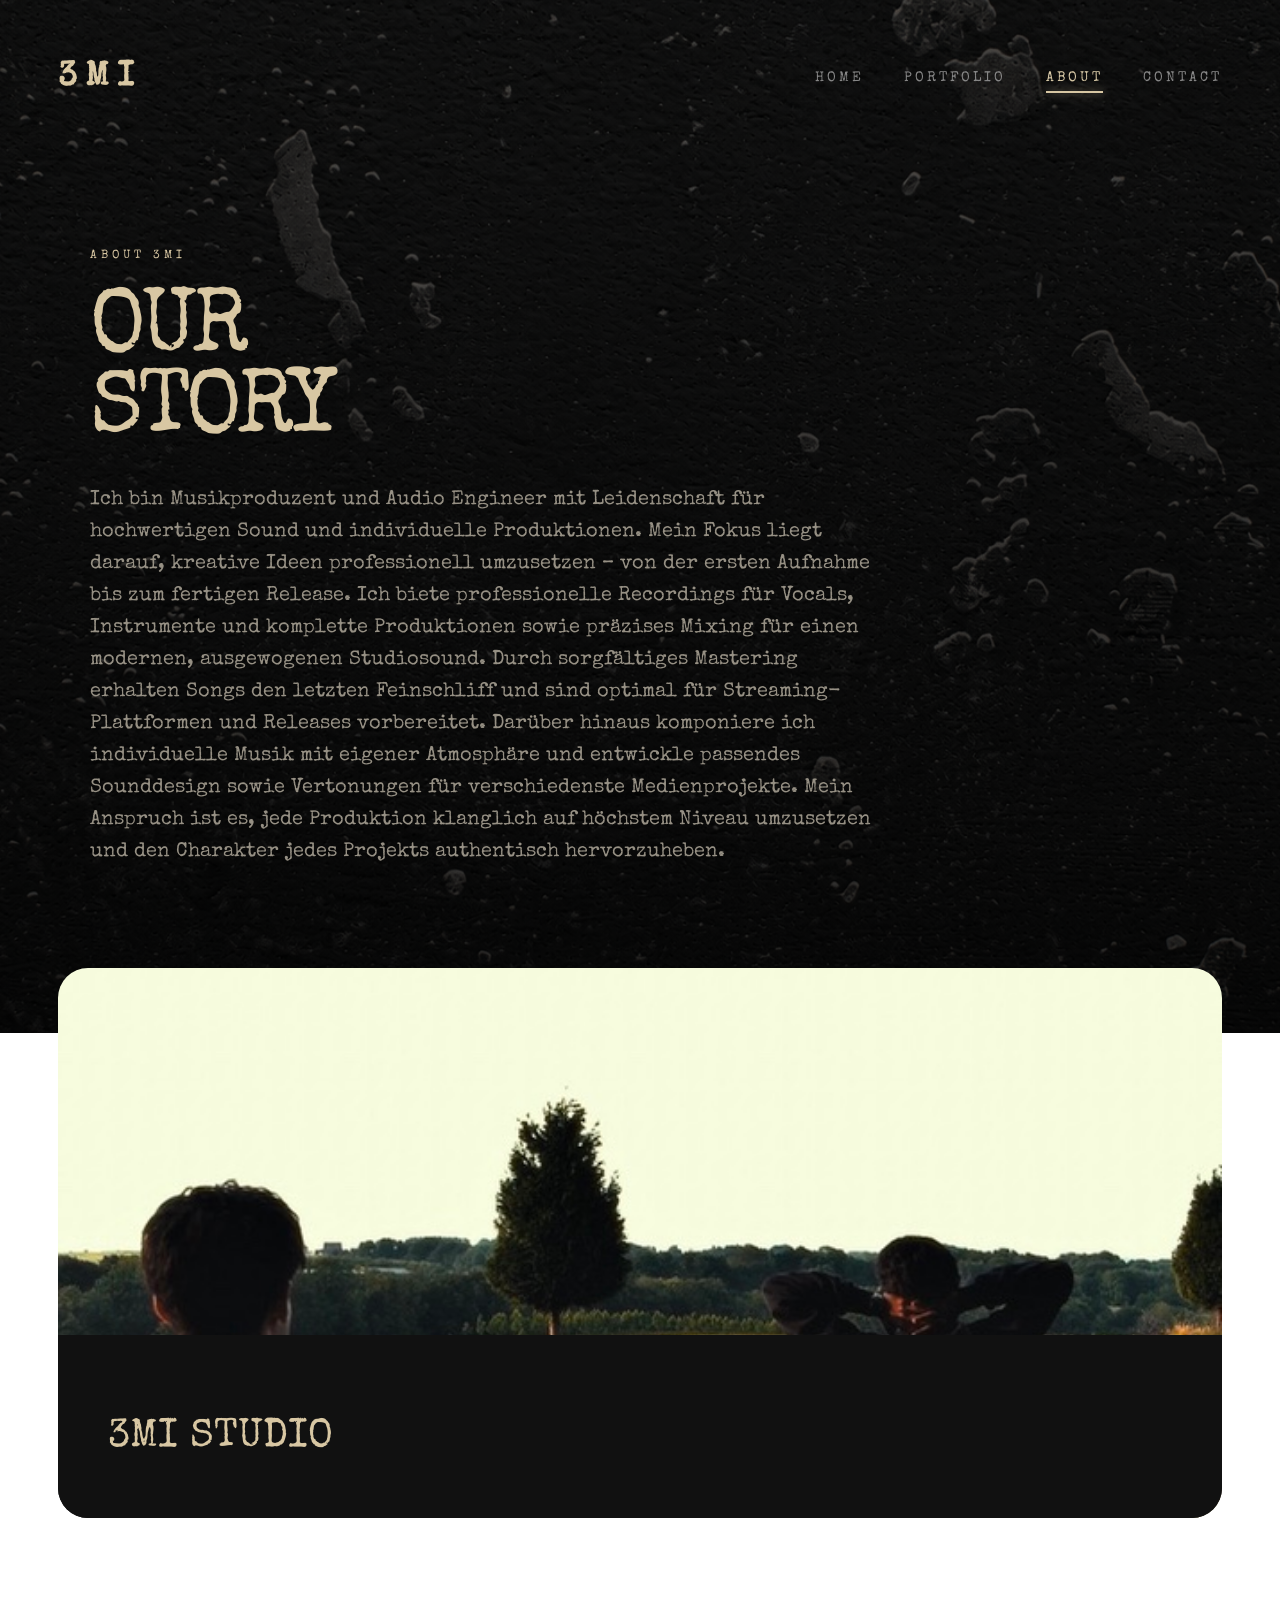
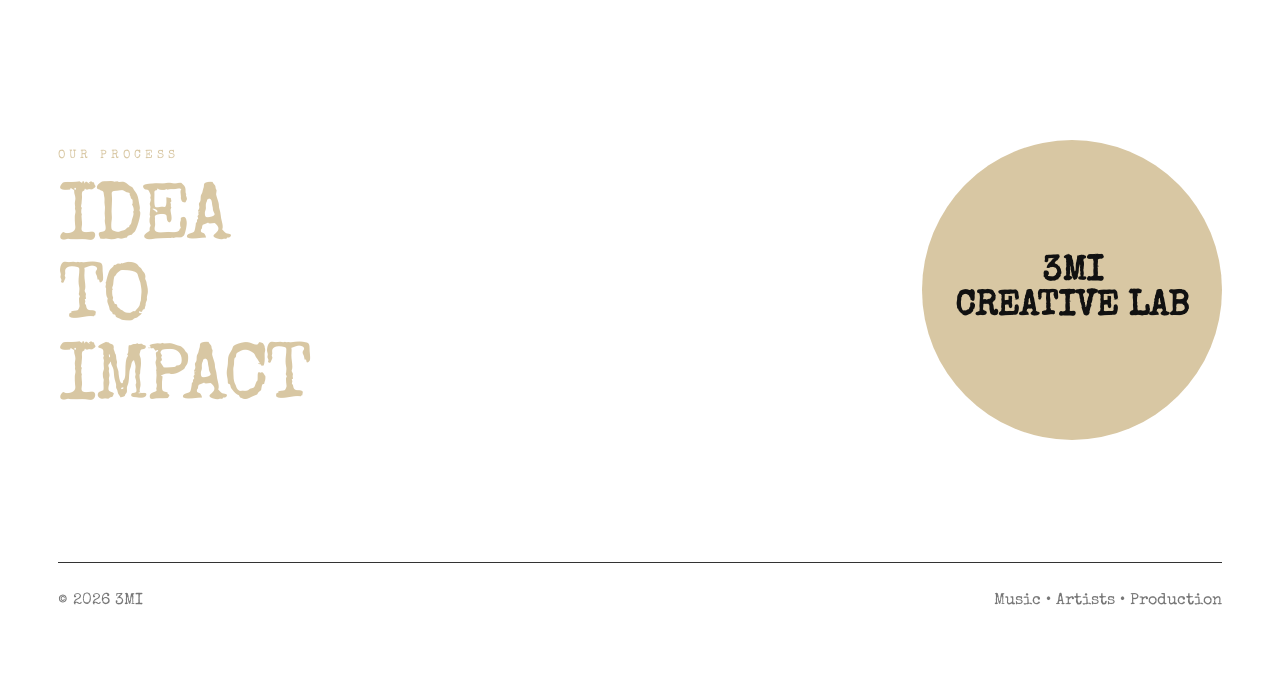
==== about.html @ c60e71b9 "edit link" ====
<!DOCTYPE html>
<html lang="de">


<head>


    <meta charset="UTF-8">

    <meta name="viewport" content="width=device-width, initial-scale=1.0">


    <title>
        3MI Studio | About
    </title>



    <!-- 
         GOOGLE FONT
     -->

    <link rel="preconnect" href="https://fonts.googleapis.com">

    <link rel="preconnect" href="https://fonts.gstatic.com" crossorigin>


    <link 
        href="https://fonts.googleapis.com/css2?family=Special+Elite&display=swap"
        rel="stylesheet"
    >




    <!-- 
         STYLE
     -->

    <link 
        rel="stylesheet"
        href="assets/css/style.css"
    >


</head>





<body>



<!-- 
     BACKGROUND
 -->


<div class="background-layer"></div>






<!-- 
     PAGE
 -->


<div class="page">






<!-- 
     NAVBAR
 -->


<header class="navbar">


    <div class="logo">


        3MI


    </div>





    <nav>


        <a href="/">
            HOME
        </a>


        <a href="portfolio.html">
            PORTFOLIO
        </a>


        <a 
            class="active"
            href="about.html"
        >
            ABOUT
        </a>


        <a href="contact.html">
            CONTACT
        </a>


    </nav>


</header>







<!-- 
     ABOUT HERO
 -->


<section class="portfolio-hero">


    <p class="tag">

        ABOUT 3MI

    </p>





    <h1>

        OUR
        <br>
        STORY

    </h1>





    <p class="description">

    Ich bin Musikproduzent und Audio Engineer mit Leidenschaft für hochwertigen Sound und individuelle Produktionen. 
    Mein Fokus liegt darauf, kreative Ideen professionell umzusetzen – von der ersten Aufnahme bis zum fertigen Release.
    Ich biete professionelle Recordings für Vocals, Instrumente und komplette Produktionen sowie präzises Mixing für einen modernen, ausgewogenen Studiosound. 
    Durch sorgfältiges Mastering erhalten Songs den letzten Feinschliff und sind optimal für Streaming-Plattformen und Releases vorbereitet.
    Darüber hinaus komponiere ich individuelle Musik mit eigener Atmosphäre und entwickle passendes Sounddesign sowie Vertonungen für verschiedenste Medienprojekte. 
    Mein Anspruch ist es, jede Produktion klanglich auf höchstem Niveau umzusetzen und den Charakter jedes Projekts authentisch hervorzuheben.

    </p>


</section>





<section class="about-image-section">


    <article class="about-image-card">


        <img 
            src="assets/images/about/project2.jpg"
            alt="3MI Studio Raum"
        >



        <div class="about-overlay">

            <h2>
                3MI STUDIO
            </h2>

        </div>


    </article>


</section>




<!-- 
     PROCESS SECTION
 -->


<section class="artist">


    <div>


        <p class="tag">

            OUR PROCESS

        </p>





        <h2>

            IDEA
            <br>
            TO
            <br>
            IMPACT

        </h2>


    </div>







    <div class="artist-box">


        3MI

        <br>

        CREATIVE LAB


    </div>



</section>









<!-- 
     FOOTER
 -->


<footer>


    <div>

        © 2026 3MI

    </div>




    <div>

        Music • Artists • Production

    </div>


</footer>







</div>







<!-- 
     BACKGROUND ANIMATION
 -->


<script>


const background =
document.querySelector(".background-layer");



let mouseX = 0;

let mouseY = 0;





document.addEventListener(
    "mousemove",
    (event)=>{


        mouseX =
        (event.clientX / window.innerWidth - 0.5) * 35;



        mouseY =
        (event.clientY / window.innerHeight - 0.5) * 35;


    }
);






function animateBackground(){



    background.style.transform =


    `
        translate(${-mouseX}px, ${-mouseY}px)
        scale(1.1)
    `;



    requestAnimationFrame(
        animateBackground
    );


}



animateBackground();



</script>









<!-- 
     PAGE TRANSITION
 -->


<script>


const page =
document.querySelector(".page");



const links =
document.querySelectorAll("nav a");





links.forEach(link => {



    link.addEventListener(
        "click",
        event => {



            const target =
            link.getAttribute("href");



            if(
                target &&
                target.endsWith(".html") &&
                !link.classList.contains("active")
            ){


                event.preventDefault();



                page.classList.add(
                    "page-leave"
                );




                setTimeout(()=>{


                    window.location.href =
                    target;



                },500);


            }


        }
    );


});



</script>




</body>

</html>
---- assets/css/style.css ----
:root{


--bg:#11110f;

--surface:#191814;

--surface2:#222019;

--cream:#d8c7a3;

--text:#f5f0e6;

--muted:#969084;


}

*{

box-sizing:border-box;

}

/* GLOBAL FONT  */


body {

    font-family:
    "Special Elite",
    cursive;

}

/* LOGO */

.logo {

    font-family:
    "Special Elite",
    cursive;

    font-weight:400;

    letter-spacing:5px;

}

/* HEADLINES */

h1,
h2,
h3 {

    font-family:
    "Special Elite",
    cursive;

    font-weight:400;

}

/* NAVIGATION */

.navbar a {

    font-family:
    "Special Elite",
    cursive;

    letter-spacing:2px;

}

/* MOVING BACKGROUND */



.background-layer{


    position:fixed;


    inset:-80px;


    z-index:-1;


    background:


    linear-gradient(
        rgba(0,0,0,.55),
        rgba(0,0,0,.75)
    ),

    url("../images/background.jpg");



    background-size:cover;


    background-position:center;


    background-repeat:no-repeat;



    will-change:transform;


    transition:transform .15s ease-out;


}

/* WEBSITE CONTENT ABOVE BACKGROUND */


.page{


    position:relative;


    z-index:5;


    max-width:1400px;


    margin:auto;


    padding:30px 50px;


}

/* NAV */

.navbar{


    height:80px;

    display:flex;

    align-items:center;

    justify-content:space-between;


}

.logo{


    font-size:34px;

    font-weight:900;

    letter-spacing:8px;

    color:var(--cream);


}

.logo span{


    display:block;

    font-size:9px;

    letter-spacing:5px;

    color:#8f887b;


}

nav{


    display:flex;

    gap:40px;


}

nav a{


    text-decoration:none;

    color:#aaa;

    font-size:13px;

    letter-spacing:2px;


}

nav a:hover{

    color:white;

}

.nav-button{


    background:var(--cream);

    border:none;

    padding:14px 25px;

    border-radius:30px;

    font-weight:700;

    cursor:pointer;


}

.navbar nav a {

    position:relative;

    text-decoration:none;

    color:#888;

    font-size:14px;

    letter-spacing:3px;

    transition:.3s;

}

/* Hover Farbe */

.navbar nav a:hover {

    color:#f5f0df;

}

/* Unterstrich Animation */

.navbar nav a::after {


    content:"";


    position:absolute;


    left:0;


    bottom:-8px;


    width:0;


    height:2px;


    background:var(--cream);


    transition:.35s;

    box-shadow:

    0 0 10px rgba(216,199,163,.7);


}

.navbar nav a:hover::after {


    width:100%;


}

/* HERO */

.hero{


    min-height:700px;

    display:grid;

    grid-template-columns:1fr 420px;

    align-items:center;

    gap:80px;


}

.tag{


    color:var(--cream);

    letter-spacing:4px;

    font-size:12px;


}

h1{

    color:var(--cream);

    font-size:110px;

    line-height:.9;

    margin:30px 0;

    letter-spacing:-5px;
}

.description{


    color:var(--muted);

    font-size:20px;

    max-width:800px;

    line-height:1.6;


}





.buttons{


    display:flex;

    gap:20px;

    margin-top:40px;


}

button{


    font-family:inherit;

}

.primary{


    background:var(--cream);

    border:none;

    padding:18px 35px;

    border-radius:40px;

    font-weight:700;


}

.secondary{


    background:none;

    border:1px solid #555;

    color:white;

    padding:18px 35px;

    border-radius:40px;


}

/* CARD */


.hero-card{


    background:

    linear-gradient(

    145deg,

    #24221d,

    #13120f

);


    border-radius:30px;

    padding:30px;

    height:420px;


}

.card-top{


    letter-spacing:4px;

    color:#aaa;


}

.wave{


    height:150px;

    display:flex;

    align-items:center;

    justify-content:center;

    gap:8px;


}

.wave span{


    width:5px;

    height:70px;

    background:var(--cream);

    border-radius:10px;


    animation:pulse 1.5s infinite alternate;


}

.wave span:nth-child(even){

    height:120px;

}

@keyframes pulse{


    from{

        transform:scaleY(.6);

    }


    to{

    transform:scaleY(1);

    }


}

.card-info{


    display:flex;

    justify-content:space-between;

    color:#888;

    font-size:12px;

}

.card-info strong{


    display:block;

    color:white;

    margin-top:10px;


}

/* SERVICES */

.services{

    color:var(--cream);
    padding:100px 0;

    max-width:1200px;

    margin:0 auto;

}

.section-title{

    width:100%;
    
    text-align:center;

    color:var(--cream);

    letter-spacing:8px;

    font-size:15px;

    margin-bottom:50px;


}

.cards {

    display:grid;

    grid-template-columns:repeat(6, 1fr);

    gap:30px;

    max-width:1100px;

    margin:auto;

}

/* obere 3 Karten */

.service-card:nth-child(1){

    grid-column:1 / 3;

}


.service-card:nth-child(2){

    grid-column:3 / 5;

}


.service-card:nth-child(3){

    grid-column:5 / 7;

}



/* untere 2 Karten zentriert */

.service-card:nth-child(4){

    grid-column:2 / 4;

}



.service-card:nth-child(5){

    grid-column:4 / 6;

}

.service-card{


    background:var(--surface);

    padding:40px;

    border-radius:25px;

    min-height:260px;

    transition:.3s;


}

.service-card:hover{


    transform:translateY(-8px);


}

.service-card h3{


    font-size:32px;

    margin:0 0 20px;


}

.service-card p{


    color:#999;

    line-height:1.6;


}

/* ARTIST */

.artist{

    color:var(--cream);

    display:flex;

    justify-content:space-between;

    align-items:center;

    padding:120px 0;


}

.artist h2{


    font-size:80px;

    letter-spacing:-4px;

    margin:20px 0;


}

.artist-box{


    width:300px;

    height:300px;

    border-radius:50%;

    background:var(--cream);

    color:#111;

    display:flex;

    align-items:center;

    justify-content:center;

    text-align:center;

    font-weight:900;

    font-size:35px;


}

footer{


    border-top:1px solid #333;

    padding:30px 0;

    display:flex;

    justify-content:space-between;

    color:#777;

}

@media (max-width: 900px) {

    .page{
        padding:20px;
    }

    .hero{

        grid-template-columns:1fr;
        gap:40px;
        min-height:auto;

    }

    .hero h1{

        font-size:55px;
        letter-spacing:-2px;

    }

    .description{

        font-size:16px;

    }

    .hero-card{

        width:100%;
        height:auto;

    }

    .cards{

        grid-template-columns:1fr;
        gap:20px;

    }

    .service-card{

        grid-column:auto !important;

    }

    .portfolio-grid{

        grid-template-columns:1fr;

    }

    .artist{

        flex-direction:column;
        gap:40px;
        text-align:center;

    }

    .artist h2{

        font-size:55px;

    }

    .artist-box{

        width:220px;
        height:220px;
        font-size:28px;

    }

}

/* PORTFOLIO */


.portfolio{


    padding:120px 0;


}




.portfolio-grid{


    max-width:1100px;


    margin:auto;


    display:grid;


    grid-template-columns:repeat(3,1fr);


    gap:30px;


}



.portfolio-card{

    color:var(--cream);

    background:var(--surface);

    border-radius:25px;

    overflow:hidden;

    transition:.4s;


}



.portfolio-card:hover{


    transform:translateY(-10px);


}



.portfolio-card img{


    width:100%;


    height:250px;


    object-fit:cover;


}



.portfolio-card h3{


    padding:20px 25px 0;


    font-size:28px;


}



.portfolio-card p{


    padding:0 25px 25px;


    color:#999;


}

/*

PAGE TRANSITION

*/


.fade{

    animation:pageEnter .8s ease;

}



@keyframes pageEnter{


    from{

        opacity:0;

        transform:translateY(20px);

        filter:blur(8px);

    }


    to{

        opacity:1;

        transform:translateY(0);

        filter:blur(0);

    }


}



@keyframes pageFade{


    from{

        opacity:0;

        transform:translateY(20px);

    }


    to{

        opacity:1;

        transform:translateY(0);

    }


}






/*

ACTIVE NAVBAR

*/


.navbar a.active{


    color:#d8c9a7;


}



.navbar a.active::after{


    width:100%;


}


/*

NAV HOVER

*/


.navbar a{


    position:relative;


}



.navbar a::after{


    content:"";


    position:absolute;


    left:0;


    bottom:-8px;


    height:2px;


    width:0;


    background:#d8c9a7;


    transition:.3s;


}



.navbar a:hover::after{


    width:100%;


}



/* PORTFOLIO */


.portfolio-hero{

    padding-top:120px;

    max-width:1100px;

    margin:auto;

}





.portfolio-hero h1{

    font-size:90px;

    line-height:.9;

    margin:30px 0;

}







.portfolio-grid{


    max-width:1200px;

    margin:100px auto;

    display:grid;

    grid-template-columns:repeat(2,1fr);

    gap:40px;


}





.portfolio-card{


    position:relative;

    height:500px;

    overflow:hidden;

    border-radius:30px;

    background:#111;


}





.portfolio-card img{


    width:100%;

    height:100%;

    object-fit:cover;

    transition:.6s;


}






.portfolio-card:hover img{


    transform:scale(1.08);


}






.portfolio-overlay{


    position:absolute;

    bottom:0;

    left:0;

    right:0;

    padding:40px;

    background:

    linear-gradient(
    transparent,
    rgba(0,0,0,.85)
    );


}






.portfolio-overlay h2{


    font-size:35px;

    margin:0;


}






.portfolio-overlay p{


    color:#aaa;

    letter-spacing:2px;


}



/* PAGE TRANSITION */


.page-transition{

    animation:pageOut .6s ease forwards;

    filter:blur(5px);

}



@keyframes pageOut{


    from{

        opacity:1;

        transform:translateY(0);

    }


    to{

        opacity:0;

        transform:translateY(-20px);

    }


}

.page-leave{


    animation:pageLeave .5s ease forwards;


}



@keyframes pageLeave{


    from{

        opacity:1;

        transform:translateY(0);

        filter:blur(0);


    }



    to{


        opacity:0;

        transform:translateY(-20px);

        filter:blur(8px);


    }


}

/* 
   ABOUT IMAGE
 */


.about-image-section {

    max-width:1200px;

    margin:100px auto;

}



.about-image-card {

    position:relative;

    height:550px;

    overflow:hidden;

    border-radius:30px;

}



.about-image-card img {

    width:100%;

    height:100%;

    object-fit:cover;

    transition:.6s;

}



.about-image-card:hover img {

    transform:scale(1.08);

}



.about-overlay {

    position:absolute;

    bottom:0;

    left:0;

    right:0;

    padding:50px;

    background-color: #111;


}



.about-overlay h2 {

    color:var(--cream);

    font-size:40px;

    margin-bottom:10px;

}


.about-overlay p {

    color:#aaa;

    letter-spacing:2px;

}

/* MOBILE MENU */

.menu-toggle{

    display:none;

    background:none;

    border:none;

    color:var(--cream);

    font-size:32px;

    cursor:pointer;

}


/* MOBILE */

@media(max-width:900px){


    .menu-toggle{

        display:block;

    }


    .navbar{

        position:relative;

    }


    .nav-menu{

        position:absolute;

        top:80px;

        left:0;

        right:0;

        background:var(--surface);

        border-radius:20px;

        padding:30px;

        display:none;

        flex-direction:column;

        gap:25px;

        text-align:center;

    }


    .nav-menu.active{

        display:flex;

    }


    .nav-menu a{

        font-size:18px;

        color:var(--cream);

    }


}
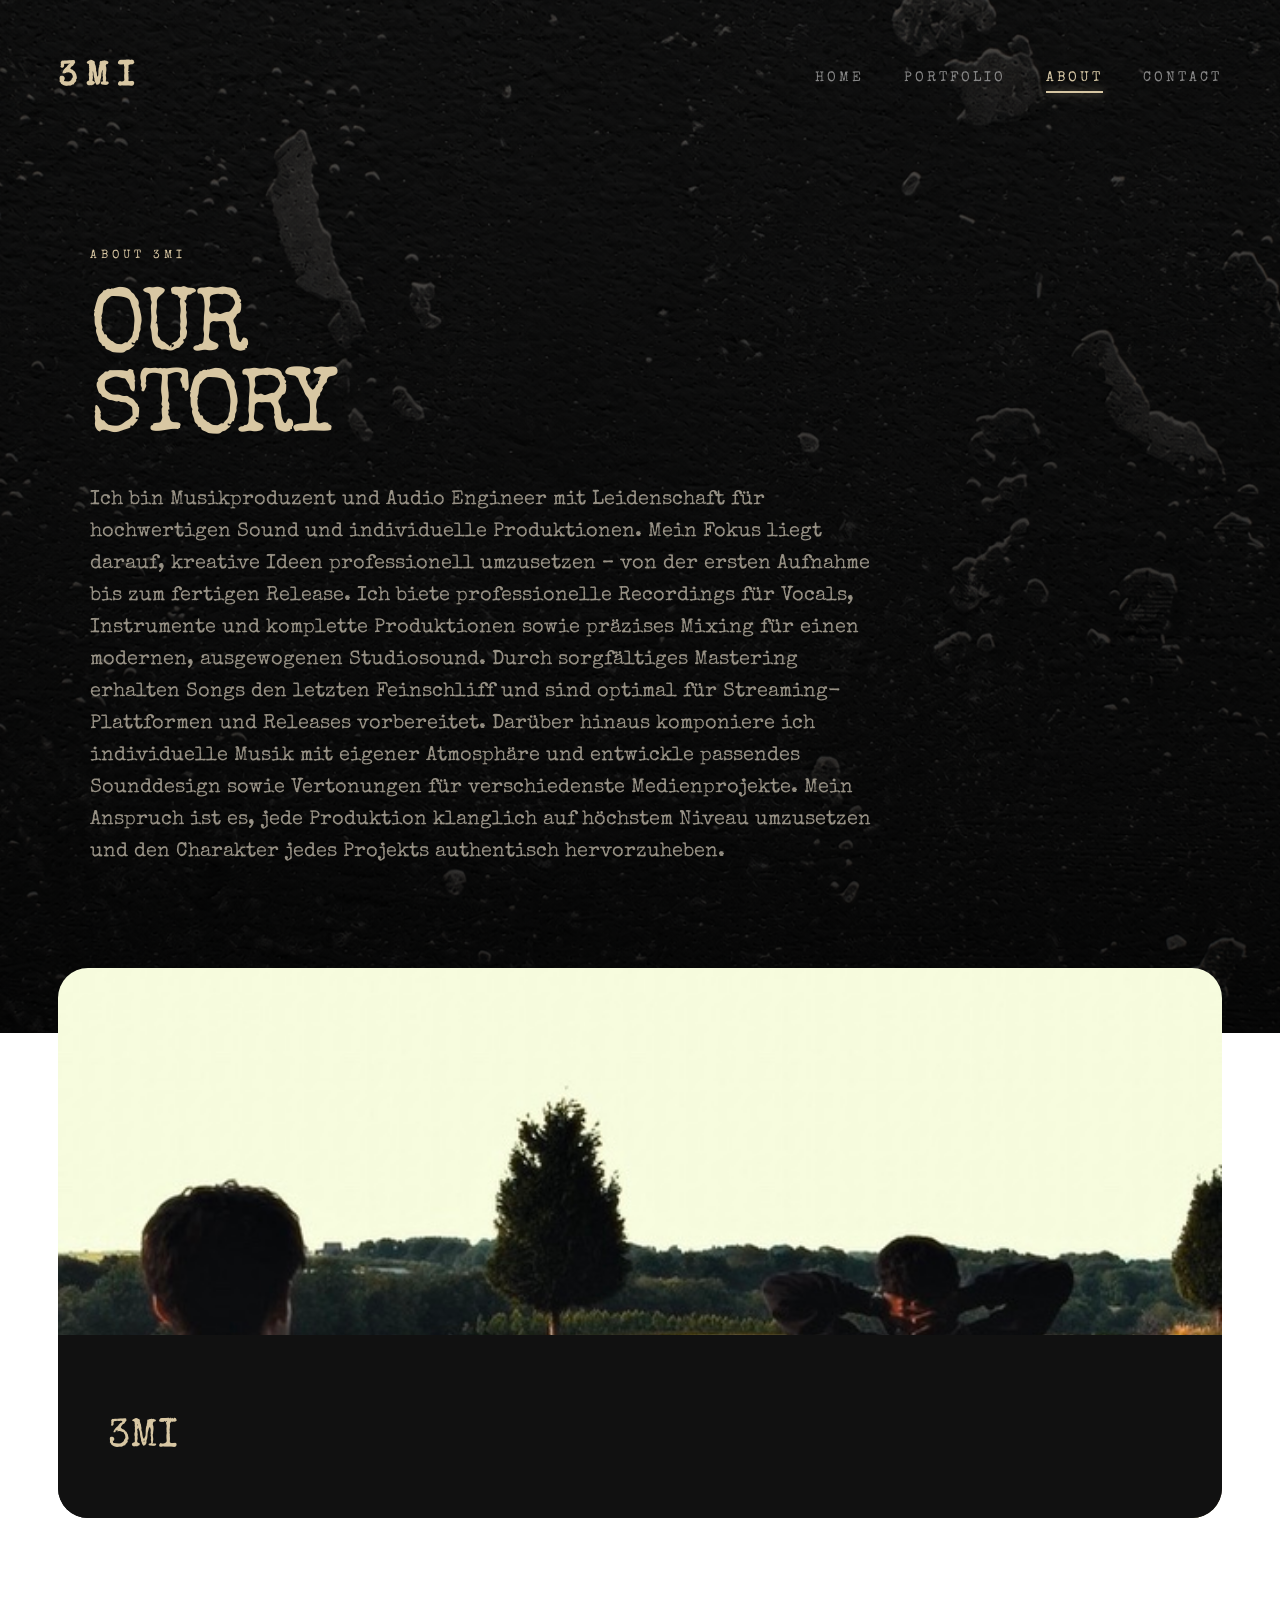
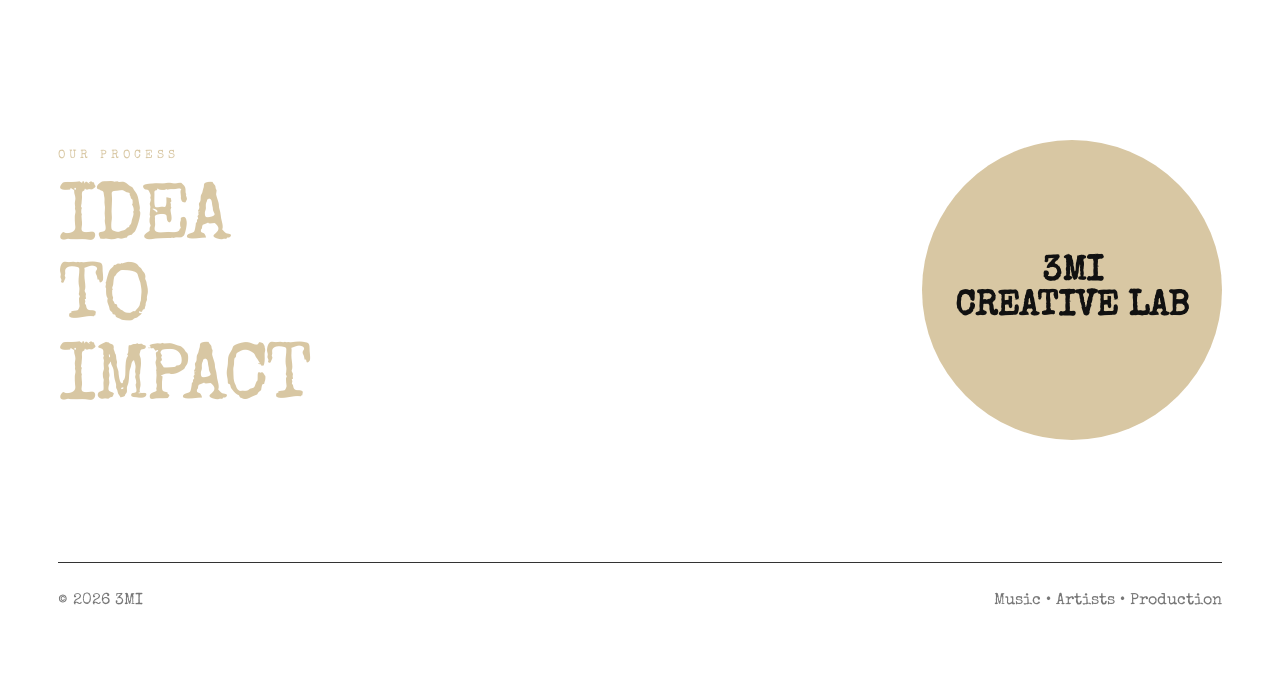
==== commit 40ef126d: "delete studio" ====
--- a/about.html
+++ b/about.html
@@ -11,7 +11,7 @@
 
 
     <title>
-        3MI Studio | About
+        3MI  | About
     </title>
 
 
@@ -190,7 +190,7 @@
 
         <img 
             src="assets/images/about/project2.jpg"
-            alt="3MI Studio Raum"
+            alt="3MI  Raum"
         >
 
 
@@ -198,7 +198,7 @@
         <div class="about-overlay">
 
             <h2>
-                3MI STUDIO
+                3MI 
             </h2>
 
         </div>
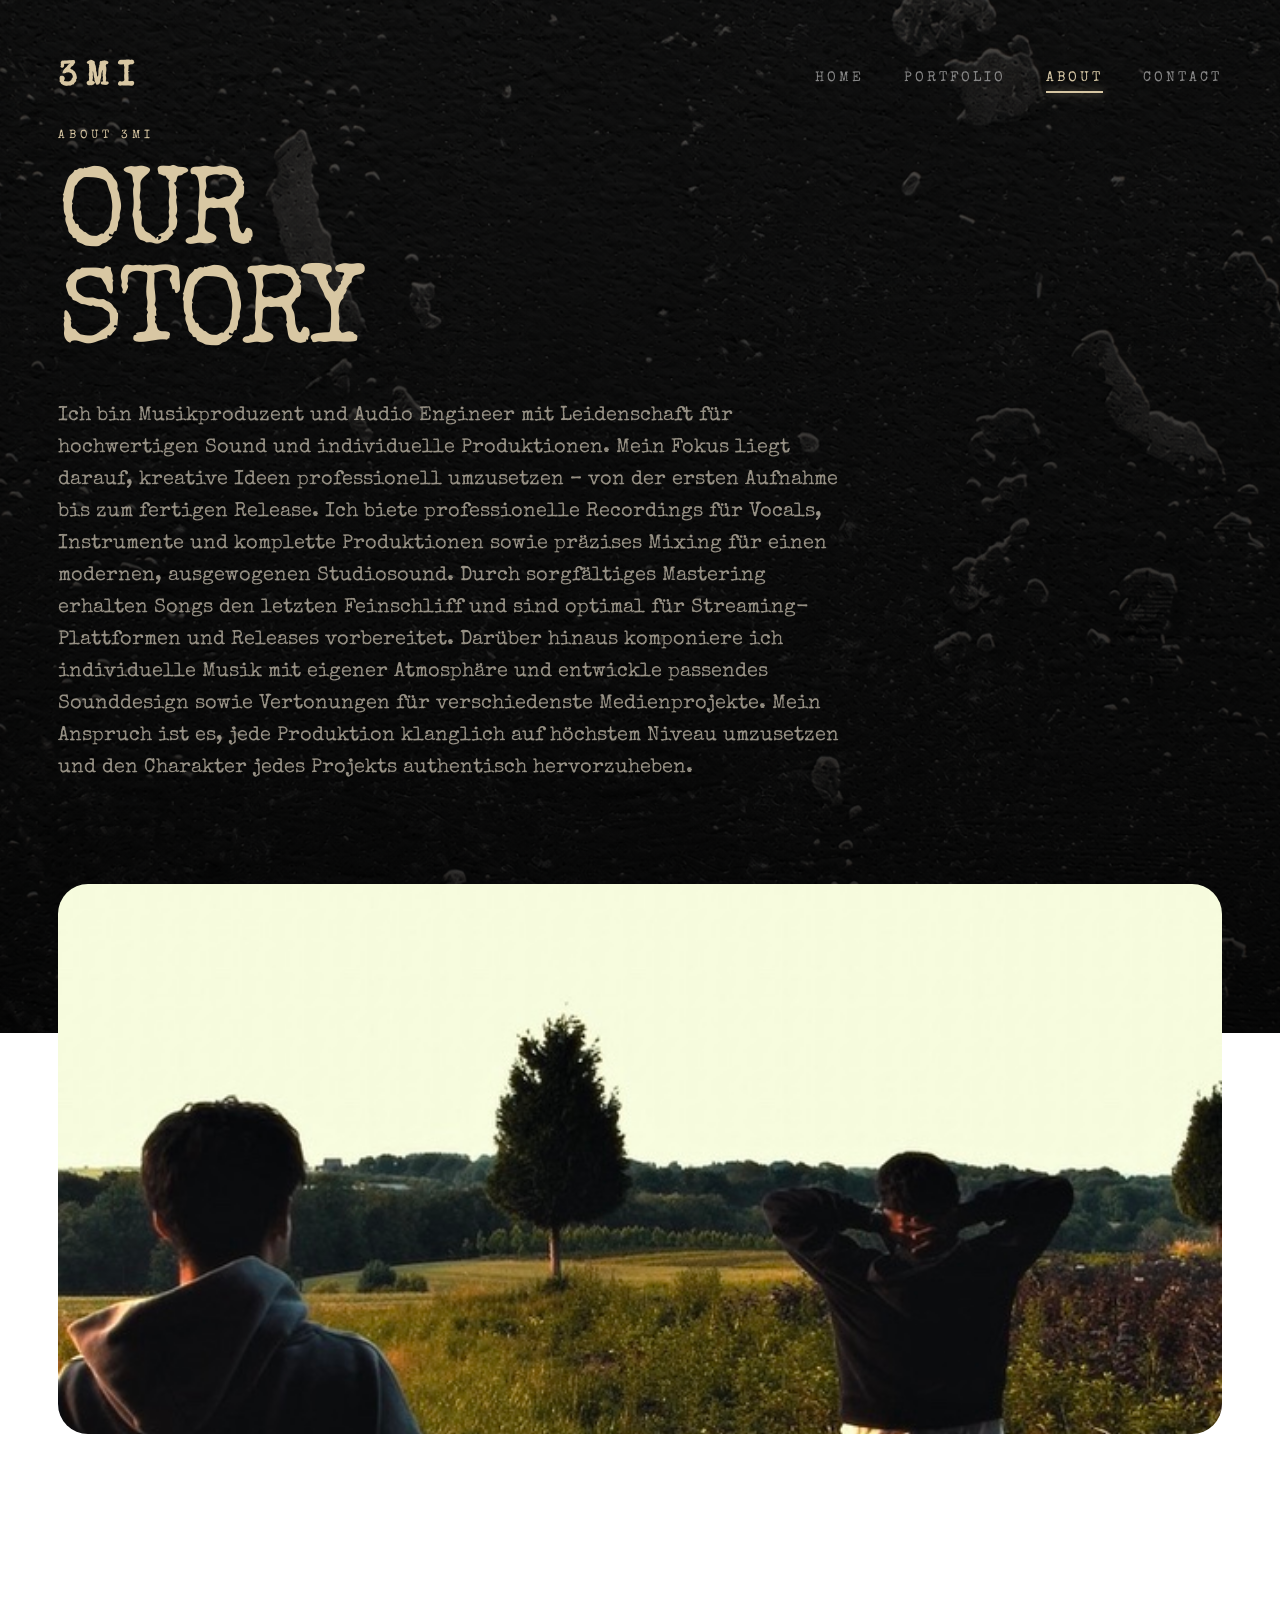
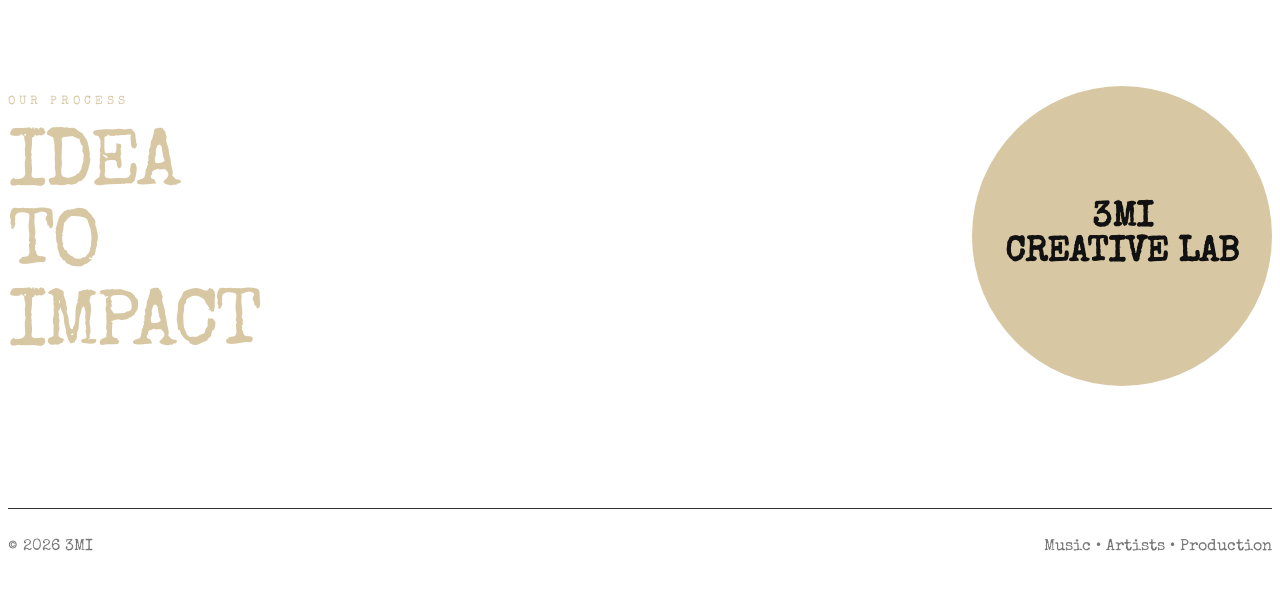
==== commit 8d3af502: "edit mobile version" ====
--- a/about.html
+++ b/about.html
@@ -94,7 +94,11 @@
     </div>
 
 
-
+    <button class="menu-toggle">
+
+        ☰
+
+    </button>
 
 
     <nav>
@@ -139,7 +143,7 @@
  -->
 
 
-<section class="portfolio-hero">
+<section class="about-hero">
 
 
     <p class="tag">
@@ -185,26 +189,24 @@
 <section class="about-image-section">
 
 
-    <article class="about-image-card">
+    <div class="about-image-card">
 
 
         <img 
-            src="assets/images/about/project2.jpg"
-            alt="3MI  Raum"
-        >
-
+        src="assets/images/about/project2.jpg"
+        alt="3MI
 
 
         <div class="about-overlay">
 
             <h2>
-                3MI 
+                3MI
             </h2>
 
         </div>
 
 
-    </article>
+    </div>
 
 
 </section>
@@ -474,7 +476,19 @@
 </script>
 
 
-
+<script>
+
+const menuButton = document.querySelector(".menu-toggle");
+const menu = document.querySelector(".nav-menu");
+
+
+menuButton.addEventListener("click",()=>{
+
+    menu.classList.toggle("active");
+
+});
+
+</script>
 
 </body>
 
--- a/assets/css/style.css
+++ b/assets/css/style.css
@@ -1477,4 +1477,190 @@
     }
 
 
+}
+
+/* 
+   PORTFOLIO SPOTIFY MOBILE
+ */
+
+
+@media(max-width:900px){
+
+
+    .portfolio-grid{
+
+        width:100%;
+
+        display:block;
+
+    }
+
+
+
+    .spotify-card{
+
+        width:100%;
+
+        max-width:none;
+
+        margin:0;
+
+    }
+
+
+
+    .spotify-embed{
+
+        width:100%;
+
+    }
+
+
+
+    .spotify-embed iframe{
+
+        width:100% !important;
+
+        height:450px !important;
+
+        border-radius:20px;
+
+    }
+
+
+
+    .portfolio-overlay h2{
+
+        font-size:32px;
+
+    }
+
+
+
+}
+
+/* 
+   ABOUT MOBILE
+ */
+
+
+@media(max-width:900px){
+
+
+    .about-hero{
+
+        padding-top:40px;
+
+    }
+
+
+
+    .about-hero h1{
+
+        font-size:55px;
+
+        line-height:.95;
+
+        letter-spacing:-2px;
+
+    }
+
+
+
+    .about-hero .description{
+
+        font-size:16px;
+
+        line-height:1.7;
+
+        text-align:left;
+
+    }
+
+
+
+
+    .about-image-section{
+
+        margin:50px auto;
+
+        width:100%;
+
+    }
+
+
+
+    .about-image-card{
+
+        height:300px;
+
+        border-radius:25px;
+
+    }
+
+
+
+    .about-image-card img{
+
+        width:100%;
+
+        height:100%;
+
+        object-fit:cover;
+
+    }
+
+
+
+    .about-overlay{
+
+        padding:25px;
+
+    }
+
+
+
+    .about-overlay h2{
+
+        font-size:32px;
+
+    }
+
+
+
+    .artist{
+
+        padding:70px 0;
+
+        flex-direction:column;
+
+        gap:40px;
+
+        text-align:center;
+
+    }
+
+
+
+    .artist h2{
+
+        font-size:50px;
+
+        letter-spacing:-2px;
+
+    }
+
+
+
+    .artist-box{
+
+        width:220px;
+
+        height:220px;
+
+        font-size:26px;
+
+    }
+
+
 }
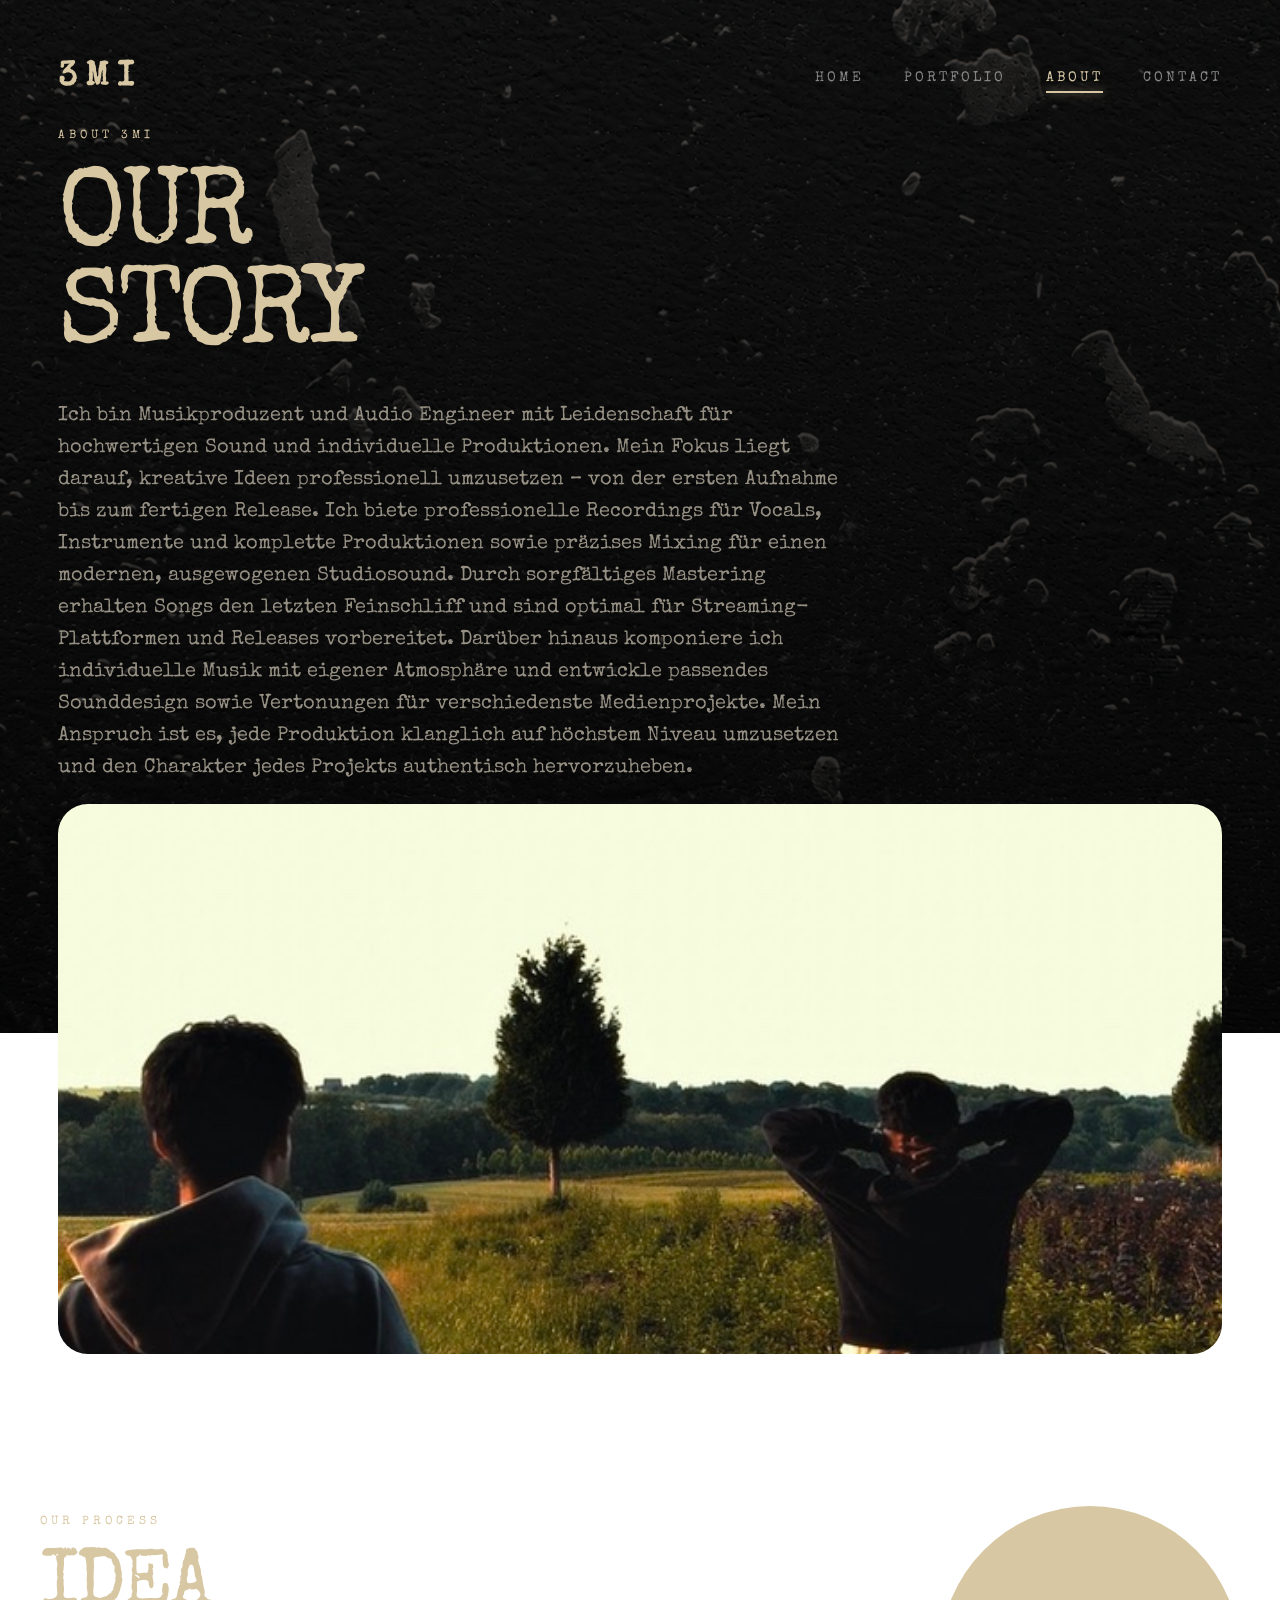
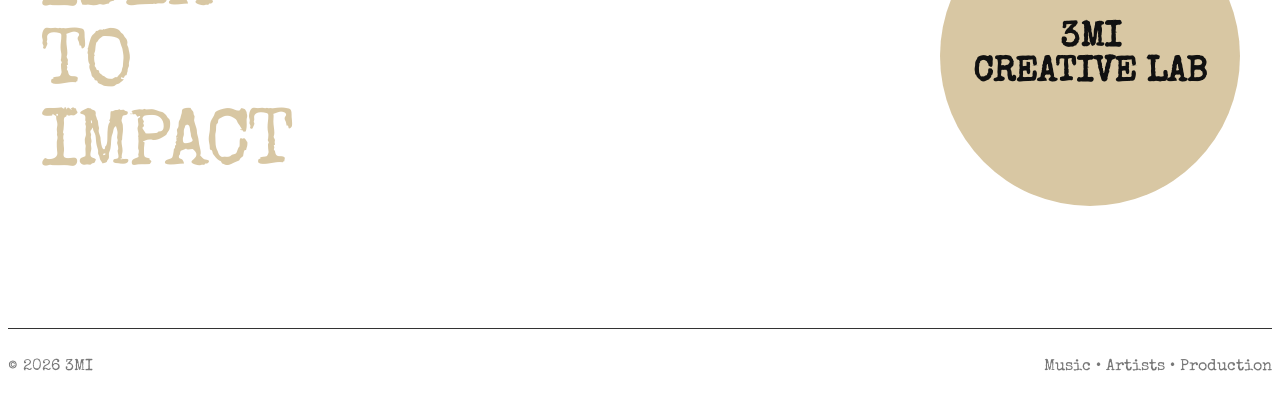
==== commit 312cba65: "fix menu-toggle This fix should make the mobile phone function work for the various sides." ====
--- a/about.html
+++ b/about.html
@@ -87,13 +87,12 @@
 
     <div class="logo">
 
-
         3MI
 
-
     </div>
 
 
+
     <button class="menu-toggle">
 
         ☰
@@ -101,16 +100,21 @@
     </button>
 
 
-    <nav>
+
+    <nav class="nav-menu">
 
 
         <a href="/">
+
             HOME
+
         </a>
 
 
         <a href="portfolio.html">
+
             PORTFOLIO
+
         </a>
 
 
@@ -118,12 +122,16 @@
             class="active"
             href="about.html"
         >
+
             ABOUT
+
         </a>
 
 
         <a href="contact.html">
+
             CONTACT
+
         </a>
 
 
--- a/assets/css/style.css
+++ b/assets/css/style.css
@@ -664,6 +664,7 @@
 
 /* ARTIST */
 
+
 .artist{
 
     color:var(--cream);
@@ -674,13 +675,19 @@
 
     align-items:center;
 
+    max-width:1200px;
+
+    width:100%;
+
+    margin:0 auto;
+
     padding:120px 0;
 
-
 }
 
 .artist h2{
 
+    color:var(--cream);
 
     font-size:80px;
 
@@ -688,12 +695,10 @@
 
     margin:20px 0;
 
-
 }
 
 .artist-box{
 
-
     width:300px;
 
     height:300px;
@@ -715,7 +720,6 @@
     font-weight:900;
 
     font-size:35px;
-
 
 }
 
@@ -790,8 +794,14 @@
     .artist{
 
         flex-direction:column;
+
+        align-items:center;
+
         gap:40px;
+
         text-align:center;
+
+        padding:70px 0;
 
     }
 
@@ -1312,15 +1322,18 @@
  */
 
 
-.about-image-section {
-
-    max-width:1200px;
-
-    margin:100px auto;
-
-}
-
-
+@media(max-width:900px){
+
+
+    .about-image-section{
+
+        width:100%;
+
+        margin:50px 0;
+
+    }
+
+}
 
 .about-image-card {
 
@@ -1396,7 +1409,10 @@
 
 }
 
-/* MOBILE MENU */
+/* 
+   MOBILE MENU
+ */
+
 
 .menu-toggle{
 
@@ -1412,14 +1428,26 @@
 
     cursor:pointer;
 
-}
-
-
-/* MOBILE */
+    font-family:inherit;
+
+}
+
+
+
 
 @media(max-width:900px){
 
 
+
+    .navbar{
+
+        position:relative;
+
+    }
+
+
+
+
     .menu-toggle{
 
         display:block;
@@ -1427,11 +1455,6 @@
     }
 
 
-    .navbar{
-
-        position:relative;
-
-    }
 
 
     .nav-menu{
@@ -1450,15 +1473,23 @@
 
         padding:30px;
 
+
         display:none;
 
         flex-direction:column;
 
+        align-items:center;
+
         gap:25px;
 
+
         text-align:center;
 
-    }
+        z-index:100;
+
+    }
+
+
 
 
     .nav-menu.active{
@@ -1468,13 +1499,27 @@
     }
 
 
+
+
     .nav-menu a{
 
         font-size:18px;
 
         color:var(--cream);
 
-    }
+        letter-spacing:3px;
+
+    }
+
+
+
+
+    .nav-menu a::after{
+
+        display:none;
+
+    }
+
 
 
 }
@@ -1540,87 +1585,60 @@
 }
 
 /* 
-   ABOUT MOBILE
- */
-
+   MOBILE MENU FIX
+*/
+
+.menu-toggle{
+
+    display:none;
+
+    background:var(--surface);
+
+    border:none;
+
+    color:var(--cream);
+
+    font-size:28px;
+
+    cursor:pointer;
+
+    font-family:inherit;
+
+    width:55px;
+
+    height:55px;
+
+    border-radius:15px;
+
+    align-items:center;
+
+    justify-content:center;
+
+}
+
+
+/* MOBILE */
 
 @media(max-width:900px){
 
 
-    .about-hero{
-
-        padding-top:40px;
-
-    }
-
-
-
-    .about-hero h1{
-
-        font-size:55px;
-
-        line-height:.95;
-
-        letter-spacing:-2px;
-
-    }
-
-
-
-    .about-hero .description{
-
-        font-size:16px;
-
-        line-height:1.7;
-
-        text-align:left;
-
-    }
-
-
-
-
-    .about-image-section{
-
-        margin:50px auto;
-
-        width:100%;
-
-    }
-
-
-
-    .about-image-card{
-
-        height:300px;
-
-        border-radius:25px;
-
-    }
-
-
-
-    .about-image-card img{
-
-        width:100%;
-
-        height:100%;
-
-        object-fit:cover;
-
-    }
-
-
-
-    .about-overlay{
-
-        padding:25px;
-
-    }
-
-
-
-    .about-overlay h2{
+    .navbar{
+
+        height:80px;
+
+        display:flex;
+
+        align-items:center;
+
+        justify-content:space-between;
+
+        position:relative;
+
+    }
+
+
+
+    .logo{
 
         font-size:32px;
 
@@ -1628,37 +1646,71 @@
 
 
 
-    .artist{
-
-        padding:70px 0;
+    .menu-toggle{
+
+        display:flex;
+
+        margin-left:auto;
+
+    }
+
+
+
+    .nav-menu{
+
+        position:absolute;
+
+        top:90px;
+
+        left:0;
+
+        right:0;
+
+        background:var(--surface);
+
+        border-radius:20px;
+
+        padding:30px;
+
+
+        display:none;
 
         flex-direction:column;
 
-        gap:40px;
-
-        text-align:center;
-
-    }
-
-
-
-    .artist h2{
-
-        font-size:50px;
-
-        letter-spacing:-2px;
-
-    }
-
-
-
-    .artist-box{
-
-        width:220px;
-
-        height:220px;
-
-        font-size:26px;
+        align-items:center;
+
+        gap:25px;
+
+
+        z-index:100;
+
+    }
+
+
+
+    .nav-menu.active{
+
+        display:flex;
+
+    }
+
+
+
+    .nav-menu a{
+
+        font-size:18px;
+
+        color:var(--cream);
+
+        letter-spacing:3px;
+
+    }
+
+
+
+    .nav-menu a::after{
+
+        display:none;
 
     }
 
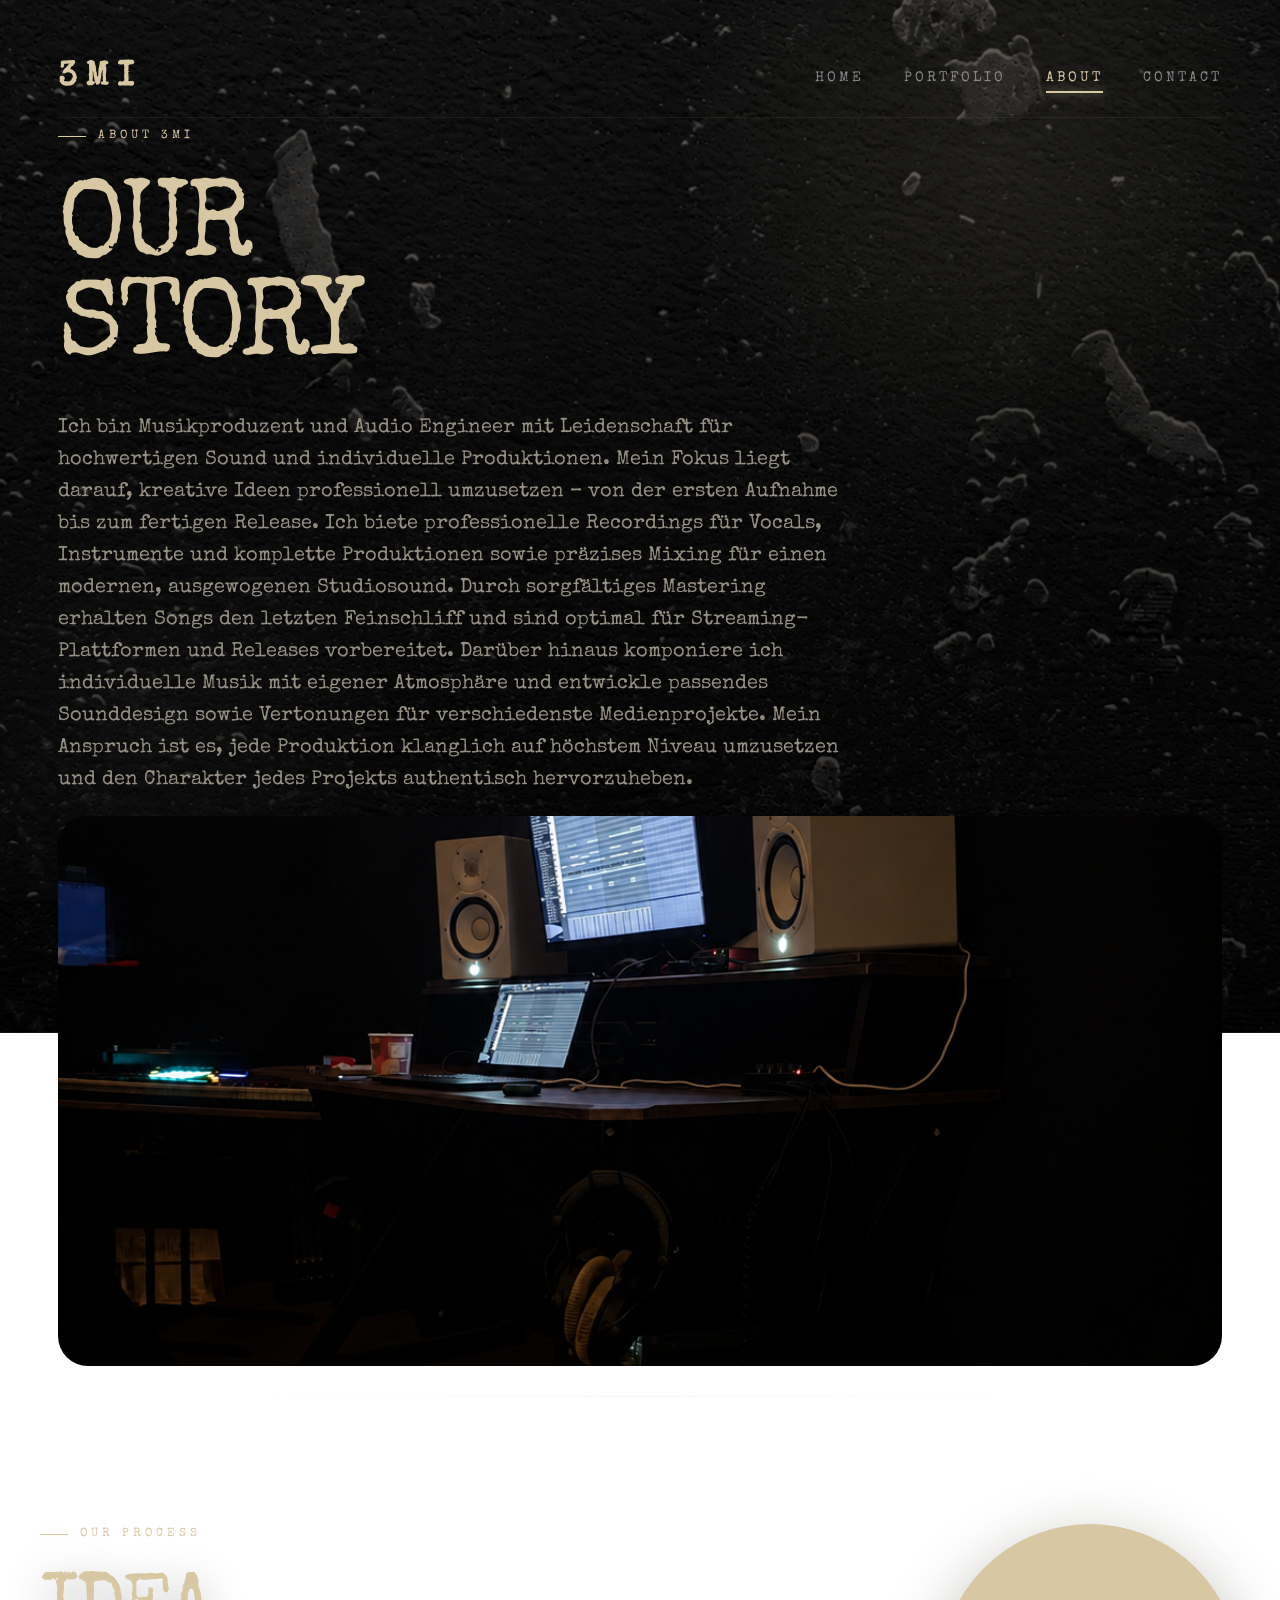
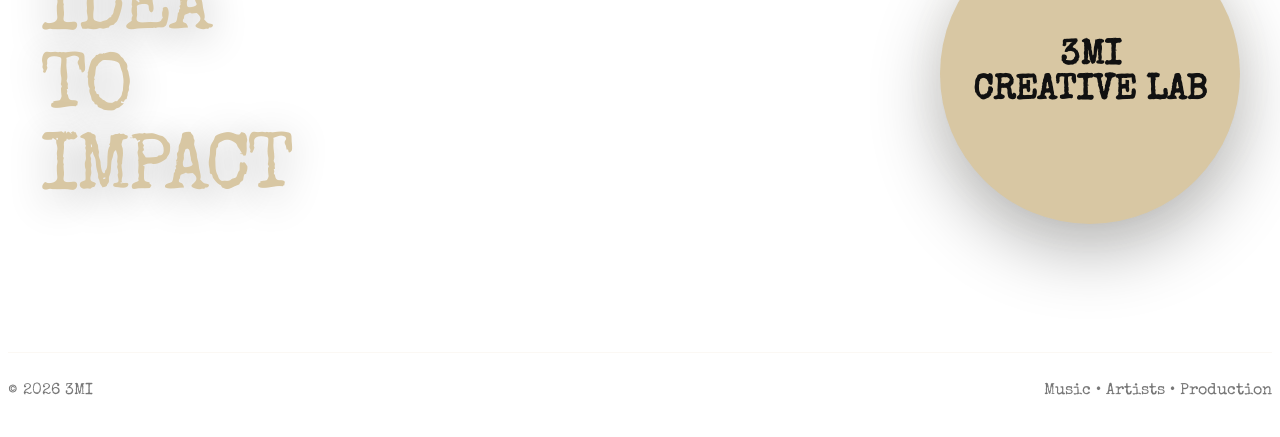
==== commit 1d65c578: "add new picture of studio; Unnötige Zeichen im css Code entfernt" ====
--- a/about.html
+++ b/about.html
@@ -201,7 +201,7 @@
 
 
         <img 
-        src="assets/images/about/project2.jpg"
+        src="assets/images/about/studio.png"
         alt="3MI
 
 
--- a/assets/css/style.css
+++ b/assets/css/style.css
@@ -1,3 +1,7 @@
+   /* 
+   3MI STUDIO
+   Designed & coded by @luca */ 
+
 :root{
 
 
@@ -93,8 +97,8 @@
 
 
     linear-gradient(
-        rgba(0,0,0,.55),
-        rgba(0,0,0,.75)
+        rgba(0,0,0,.40),
+        rgba(0,0,0,.68)
     ),
 
     url("../images/background.jpg");
@@ -358,10 +362,6 @@
 
 }
 
-
-
-
-
 .buttons{
 
 
@@ -382,19 +382,23 @@
 }
 
 .primary{
-
-
     background:var(--cream);
-
+    color:#11110f;
     border:none;
-
     padding:18px 35px;
-
     border-radius:40px;
-
     font-weight:700;
 
-
+    box-shadow:
+        0 10px 30px rgba(216,199,163,.12);
+
+    transition:.35s ease;
+}
+
+.primary:hover{
+    transform:translateY(-4px);
+    box-shadow:
+        0 15px 40px rgba(216,199,163,.22);
 }
 
 .secondary{
@@ -415,7 +419,6 @@
 
 /* CARD */
 
-
 .hero-card{
 
 
@@ -534,12 +537,235 @@
 
 }
 
+/* =========================
+   3MI STUDIO OBJECT
+========================= */
+
+.studio-object {
+
+    width:100%;
+
+    height:420px;
+
+    display:flex;
+
+    align-items:center;
+
+    justify-content:center;
+
+}
+
+/* KREIS */
+
+.studio-object-inner {
+
+    position:relative;
+
+    width:360px;
+
+    height:360px;
+
+    border:1px solid rgba(216,199,163,.35);
+
+    border-radius:50%;
+
+    display:flex;
+
+    flex-direction:column;
+
+    align-items:center;
+
+    justify-content:center;
+
+    color:var(--cream);
+
+    background:
+        radial-gradient(
+            circle,
+            rgba(216,199,163,.08),
+            rgba(17,17,15,.15) 60%,
+            rgba(17,17,15,.4)
+        );
+
+    box-shadow:
+        0 0 40px rgba(216,199,163,.08),
+        inset 0 0 40px rgba(216,199,163,.04);
+
+}
+
+
+/* DREHENDER RING ENTFERNT */
+
+
+/* =========================
+   NUMMER
+========================= */
+
+.object-number {
+
+    position:absolute;
+
+    top:65px;
+
+    left:50%;
+
+    transform:translateX(-50%);
+
+    font-size:11px;
+
+    letter-spacing:4px;
+
+    color:var(--muted);
+
+}
+
+/* =========================
+   LOGO
+========================= */
+
+.object-logo {
+
+    font-size:72px;
+
+    letter-spacing:10px;
+
+    line-height:1;
+
+    color:var(--cream);
+
+}
+
+/* =========================
+   LINIE
+========================= */
+
+.object-line {
+
+    width:80px;
+
+    height:1px;
+
+    margin:25px 0;
+
+    background:var(--cream);
+
+    opacity:.5;
+
+}
+
+/* =========================
+   TEXT
+========================= */
+
+.object-text {
+
+    text-align:center;
+
+    font-size:10px;
+
+    line-height:2;
+
+    letter-spacing:4px;
+
+    color:var(--muted);
+
+}
+
+
+/* =========================
+   KLEINER PUNKT OBEN
+========================= */
+
+.studio-object-inner::before {
+
+    content:"";
+
+    position:absolute;
+
+    width:12px;
+
+    height:12px;
+
+    border:1px solid var(--cream);
+
+    border-radius:50%;
+
+    top:15px;
+
+    left:50%;
+
+    transform:translateX(-50%);
+
+    background:var(--bg);
+
+}
+
+
+/* =========================
+   MOBILE
+========================= */
+
+@media(max-width:900px) {
+
+    .studio-object {
+
+        height:340px;
+
+        margin-top:20px;
+
+    }
+
+
+    .studio-object-inner {
+
+        width:280px;
+
+        height:280px;
+
+    }
+
+
+    .object-logo {
+
+        font-size:52px;
+
+        letter-spacing:7px;
+
+    }
+
+
+    .object-number {
+
+        top:48px;
+
+    }
+
+
+    .object-line {
+
+        margin:18px 0;
+
+        width:60px;
+
+    }
+
+
+    .object-text {
+
+        font-size:8px;
+
+        letter-spacing:3px;
+
+    }
+
+}
+
 /* SERVICES */
 
 .services{
 
     color:var(--cream);
-    padding:100px 0;
+    padding:140px 0;
 
     max-width:1200px;
 
@@ -576,7 +802,7 @@
 
     margin:auto;
 
-}
+} 
 
 /* obere 3 Karten */
 
@@ -586,22 +812,18 @@
 
 }
 
-
 .service-card:nth-child(2){
 
     grid-column:3 / 5;
 
 }
 
-
 .service-card:nth-child(3){
 
     grid-column:5 / 7;
 
 }
 
-
-
 /* untere 2 Karten zentriert */
 
 .service-card:nth-child(4){
@@ -610,8 +832,6 @@
 
 }
 
-
-
 .service-card:nth-child(5){
 
     grid-column:4 / 6;
@@ -619,27 +839,37 @@
 }
 
 .service-card{
-
-
-    background:var(--surface);
+    background:
+        linear-gradient(
+            145deg,
+            rgba(255,255,255,.045),
+            rgba(255,255,255,.01)
+        ),
+        var(--surface);
 
     padding:40px;
-
     border-radius:25px;
-
     min-height:260px;
 
-    transition:.3s;
-
-
+    border:1px solid rgba(216,199,163,.10);
+
+    box-shadow:
+        0 20px 60px rgba(0,0,0,.18);
+
+    transition:
+        transform .4s ease,
+        border-color .4s ease,
+        box-shadow .4s ease;
 }
 
 .service-card:hover{
-
-
-    transform:translateY(-8px);
-
-
+    transform:translateY(-10px);
+
+    border-color:rgba(216,199,163,.28);
+
+    box-shadow:
+        0 30px 80px rgba(0,0,0,.35),
+        0 0 30px rgba(216,199,163,.05);
 }
 
 .service-card h3{
@@ -663,7 +893,6 @@
 }
 
 /* ARTIST */
-
 
 .artist{
 
@@ -827,13 +1056,10 @@
 .portfolio{
 
 
-    padding:120px 0;
-
-
-}
-
-
-
+    padding:140px 0;
+
+
+}
 
 .portfolio-grid{
 
@@ -855,8 +1081,6 @@
 
 }
 
-
-
 .portfolio-card{
 
     color:var(--cream);
@@ -872,8 +1096,6 @@
 
 }
 
-
-
 .portfolio-card:hover{
 
 
@@ -882,8 +1104,6 @@
 
 }
 
-
-
 .portfolio-card img{
 
 
@@ -898,8 +1118,6 @@
 
 }
 
-
-
 .portfolio-card h3{
 
 
@@ -911,8 +1129,6 @@
 
 }
 
-
-
 .portfolio-card p{
 
 
@@ -924,12 +1140,7 @@
 
 }
 
-/*
-
-PAGE TRANSITION
-
-*/
-
+/* PAGE TRANSITION */
 
 .fade{
 
@@ -937,8 +1148,6 @@
 
 }
 
-
-
 @keyframes pageEnter{
 
 
@@ -966,8 +1175,6 @@
 
 }
 
-
-
 @keyframes pageFade{
 
 
@@ -991,18 +1198,7 @@
 
 }
 
-
-
-
-
-
-/*
-
-ACTIVE NAVBAR
-
-*/
-
-
+/* ACTIVE NAVBAR */
 .navbar a.active{
 
 
@@ -1011,8 +1207,6 @@
 
 }
 
-
-
 .navbar a.active::after{
 
 
@@ -1021,13 +1215,7 @@
 
 }
 
-
-/*
-
-NAV HOVER
-
-*/
-
+/* NAV HOVER */
 
 .navbar a{
 
@@ -1037,8 +1225,6 @@
 
 }
 
-
-
 .navbar a::after{
 
 
@@ -1068,8 +1254,6 @@
 
 }
 
-
-
 .navbar a:hover::after{
 
 
@@ -1078,11 +1262,8 @@
 
 }
 
-
-
 /* PORTFOLIO */
 
-
 .portfolio-hero{
 
     padding-top:120px;
@@ -1093,10 +1274,6 @@
 
 }
 
-
-
-
-
 .portfolio-hero h1{
 
     font-size:90px;
@@ -1107,12 +1284,6 @@
 
 }
 
-
-
-
-
-
-
 .portfolio-grid{
 
 
@@ -1129,10 +1300,6 @@
 
 }
 
-
-
-
-
 .portfolio-card{
 
 
@@ -1149,41 +1316,27 @@
 
 }
 
-
-
-
-
 .portfolio-card img{
-
-
     width:100%;
-
     height:100%;
-
     object-fit:cover;
 
-    transition:.6s;
-
-
-}
-
-
-
-
-
+    filter:
+        saturate(.85)
+        contrast(1.05);
+
+    transition:
+        transform .8s cubic-bezier(.2,.7,.2,1),
+        filter .8s ease;
+}
 
 .portfolio-card:hover img{
-
-
-    transform:scale(1.08);
-
-
-}
-
-
-
-
-
+    transform:scale(1.06);
+
+    filter:
+        saturate(1)
+        contrast(1.05);
+}
 
 .portfolio-overlay{
 
@@ -1208,11 +1361,6 @@
 
 }
 
-
-
-
-
-
 .portfolio-overlay h2{
 
 
@@ -1223,11 +1371,6 @@
 
 }
 
-
-
-
-
-
 .portfolio-overlay p{
 
 
@@ -1238,11 +1381,8 @@
 
 }
 
-
-
 /* PAGE TRANSITION */
 
-
 .page-transition{
 
     animation:pageOut .6s ease forwards;
@@ -1251,8 +1391,6 @@
 
 }
 
-
-
 @keyframes pageOut{
 
 
@@ -1283,8 +1421,6 @@
 
 
 }
-
-
 
 @keyframes pageLeave{
 
@@ -1347,8 +1483,6 @@
 
 }
 
-
-
 .about-image-card img {
 
     width:100%;
@@ -1361,16 +1495,12 @@
 
 }
 
-
-
 .about-image-card:hover img {
 
     transform:scale(1.08);
 
 }
 
-
-
 .about-overlay {
 
     position:absolute;
@@ -1381,14 +1511,35 @@
 
     right:0;
 
-    padding:50px;
-
-    background-color: #111;
-
-
-}
-
-
+    padding:40px;
+
+    background:
+
+    linear-gradient(
+        transparent,
+        rgba(0,0,0,.85)
+    );
+
+}
+
+@media(max-width:900px){
+
+
+    .about-overlay{
+
+        padding:25px;
+
+    }
+
+
+    .about-overlay h2{
+
+        font-size:30px;
+
+    }
+
+
+}
 
 .about-overlay h2 {
 
@@ -1432,9 +1583,6 @@
 
 }
 
-
-
-
 @media(max-width:900px){
 
 
@@ -1616,7 +1764,6 @@
 
 }
 
-
 /* MOBILE */
 
 @media(max-width:900px){
@@ -1715,4 +1862,249 @@
     }
 
 
-}+}
+
+
+/* 
+   3MI PREMIUM POLISH
+   Bestehendes Design bleibt erhalten – nur veredelt.
+    */
+
+:root{
+    --cream-bright:#f2e8cf;
+    --line:rgba(216,199,163,.18);
+}
+
+/* Dezentes Licht über dem bestehenden Hintergrund */
+.background-layer{
+    filter:saturate(.88) contrast(1.04);
+}
+
+.page{
+    position:relative;
+}
+
+.page::before{
+    content:"";
+    position:fixed;
+    inset:0;
+    pointer-events:none;
+    z-index:-1;
+    background:
+        radial-gradient(circle at 78% 18%, rgba(216,199,163,.09), transparent 28%),
+        radial-gradient(circle at 12% 82%, rgba(255,255,255,.035), transparent 24%);
+}
+
+/* Navigation */
+.navbar{
+    border-bottom:1px solid rgba(216,199,163,.08);
+}
+
+.navbar nav a{
+    transition:color .3s ease, transform .3s ease;
+}
+
+.navbar nav a:hover{
+    transform:translateY(-2px);
+}
+
+.nav-button,
+.primary{
+    background:linear-gradient(135deg,var(--cream-bright),var(--cream));
+    box-shadow:0 10px 30px rgba(216,199,163,.12);
+    transition:transform .3s ease, box-shadow .3s ease, filter .3s ease;
+}
+
+.nav-button:hover,
+.primary:hover{
+    transform:translateY(-3px);
+    box-shadow:0 16px 38px rgba(216,199,163,.2);
+    filter:brightness(1.04);
+}
+
+.secondary{
+    border-color:rgba(216,199,163,.3);
+    transition:transform .3s ease, border-color .3s ease, background .3s ease;
+}
+
+.secondary:hover{
+    transform:translateY(-3px);
+    border-color:var(--cream);
+    background:rgba(216,199,163,.06);
+}
+
+/* Hero */
+.hero{
+    position:relative;
+}
+
+.hero > *{
+    animation:premiumReveal .8s ease both;
+}
+
+.hero > *:nth-child(2){
+    animation-delay:.12s;
+}
+
+.tag{
+    display:inline-flex;
+    align-items:center;
+    gap:12px;
+}
+
+.tag::before{
+    content:"";
+    width:28px;
+    height:1px;
+    background:var(--cream);
+    box-shadow:0 0 12px rgba(216,199,163,.45);
+}
+
+h1,
+.artist h2{
+    text-shadow:0 8px 40px rgba(0,0,0,.3);
+}
+
+/* Studio-Objekt: statisch statt drehend */
+.studio-object::before{
+    animation:none !important;
+    border-color:rgba(216,199,163,.2);
+    box-shadow:0 0 45px rgba(216,199,163,.06);
+}
+
+.studio-object::after{
+    box-shadow:inset 0 0 30px rgba(216,199,163,.04);
+}
+
+.studio-object-inner{
+    transition:transform .45s ease, box-shadow .45s ease;
+}
+
+.studio-object-inner:hover{
+    transform:scale(1.025);
+    box-shadow:
+        0 25px 70px rgba(0,0,0,.5),
+        0 0 45px rgba(216,199,163,.12);
+}
+
+/* Karten */
+.service-card,
+.portfolio-card,
+.hero-card{
+    border:1px solid rgba(216,199,163,.08);
+    box-shadow:0 20px 60px rgba(0,0,0,.16);
+}
+
+.service-card{
+    position:relative;
+    overflow:hidden;
+}
+
+.service-card::before{
+    content:"";
+    position:absolute;
+    top:0;
+    left:30px;
+    right:30px;
+    height:1px;
+    background:linear-gradient(90deg,transparent,rgba(216,199,163,.35),transparent);
+    opacity:.7;
+}
+
+.service-card:hover{
+    border-color:rgba(216,199,163,.2);
+    box-shadow:0 25px 70px rgba(0,0,0,.28);
+}
+
+/* Portfolio */
+.portfolio-card{
+    box-shadow:0 25px 70px rgba(0,0,0,.25);
+}
+
+.portfolio-card::after{
+    content:"";
+    position:absolute;
+    inset:0;
+    pointer-events:none;
+    border:1px solid rgba(216,199,163,.12);
+    border-radius:inherit;
+    opacity:0;
+    transition:opacity .4s ease;
+}
+
+.portfolio-card:hover::after{
+    opacity:1;
+}
+
+.portfolio-card img{
+    filter:saturate(.9);
+}
+
+.portfolio-overlay{
+    padding-top:70px;
+}
+
+/* Artist-Bereich */
+.artist-box{
+    position:relative;
+    box-shadow:
+        0 25px 70px rgba(0,0,0,.3),
+        0 0 50px rgba(216,199,163,.08);
+    transition:transform .4s ease, box-shadow .4s ease;
+}
+
+.artist-box:hover{
+    transform:translateY(-8px) rotate(1deg);
+    box-shadow:
+        0 35px 85px rgba(0,0,0,.4),
+        0 0 65px rgba(216,199,163,.14);
+}
+
+/* Dezente Section-Trenner */
+.services,
+.portfolio,
+.artist{
+    position:relative;
+}
+
+.services::before,
+.portfolio::before,
+.artist::before{
+    content:"";
+    position:absolute;
+    top:0;
+    left:50%;
+    width:min(900px,70%);
+    height:1px;
+    transform:translateX(-50%);
+    background:linear-gradient(90deg,transparent,rgba(216,199,163,.14),transparent);
+}
+
+/* Footer */
+footer{
+    border-top-color:rgba(216,199,163,.12);
+}
+
+/* Bewegungen bei reduzierter Animation deaktivieren */
+@media (prefers-reduced-motion: reduce){
+    *,
+    *::before,
+    *::after{
+        animation-duration:.01ms !important;
+        animation-iteration-count:1 !important;
+        scroll-behavior:auto !important;
+        transition-duration:.01ms !important;
+    }
+}
+
+@keyframes premiumReveal{
+    from{
+        opacity:0;
+        transform:translateY(18px);
+    }
+    to{
+        opacity:1;
+        transform:translateY(0);
+    }
+}
+
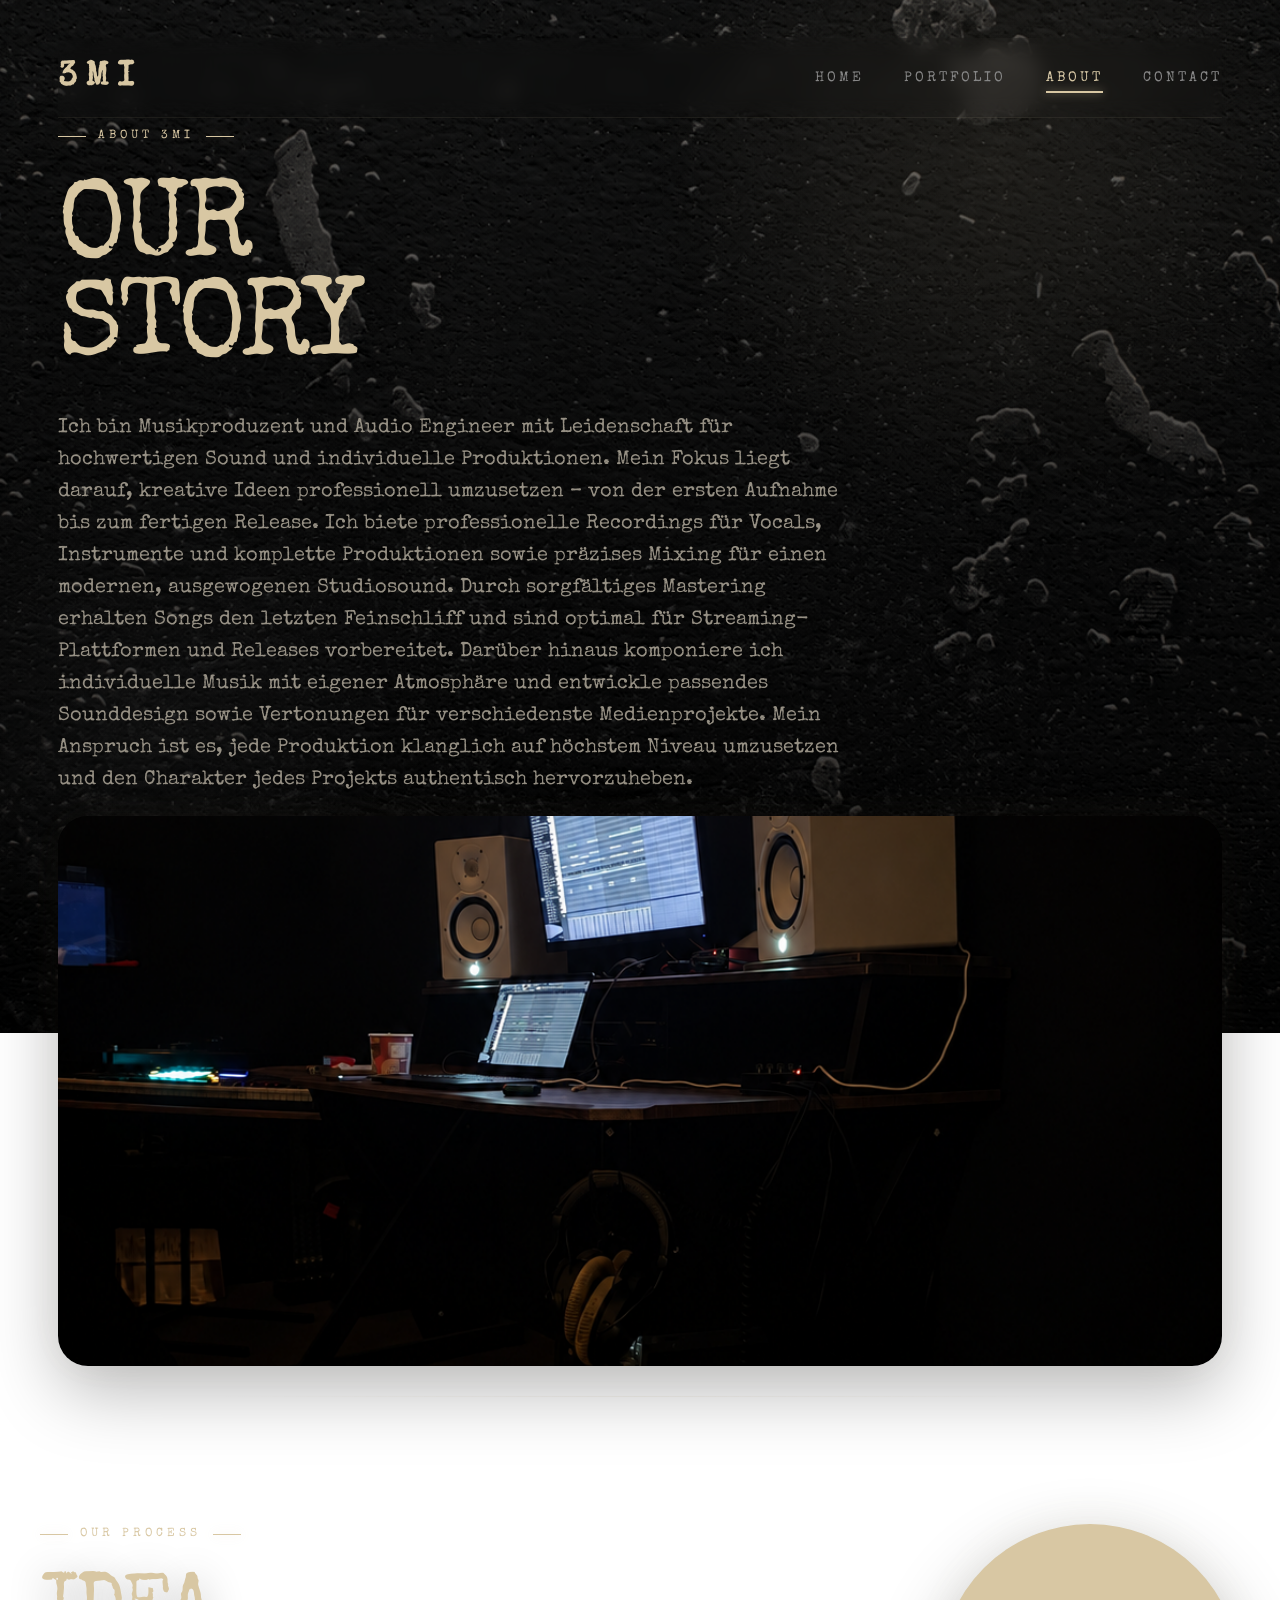
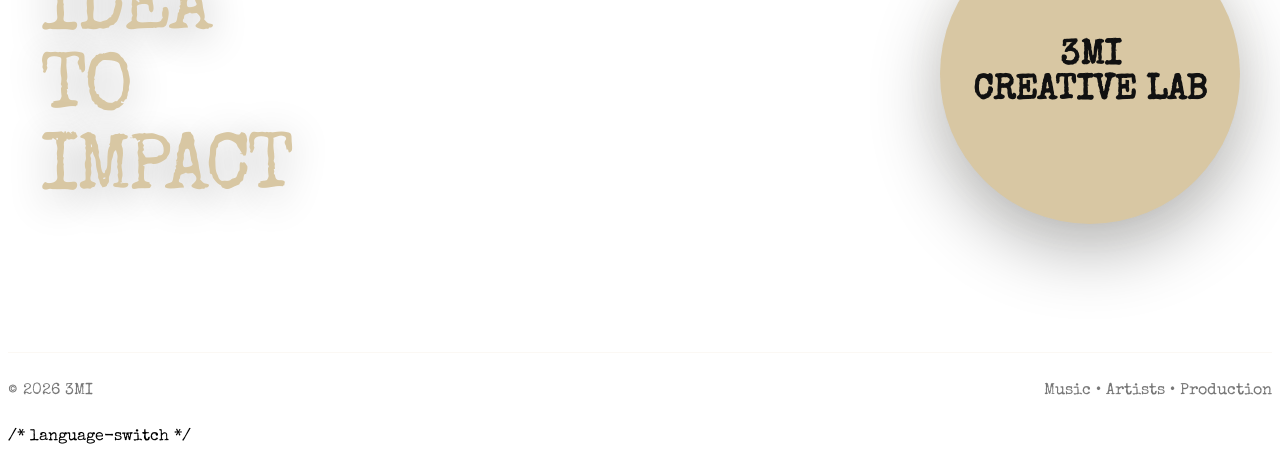
==== commit 41e169de: "added language translate" ====
--- a/about.html
+++ b/about.html
@@ -176,16 +176,23 @@
 
 
 
-    <p class="description">
-
-    Ich bin Musikproduzent und Audio Engineer mit Leidenschaft für hochwertigen Sound und individuelle Produktionen. 
-    Mein Fokus liegt darauf, kreative Ideen professionell umzusetzen – von der ersten Aufnahme bis zum fertigen Release.
-    Ich biete professionelle Recordings für Vocals, Instrumente und komplette Produktionen sowie präzises Mixing für einen modernen, ausgewogenen Studiosound. 
-    Durch sorgfältiges Mastering erhalten Songs den letzten Feinschliff und sind optimal für Streaming-Plattformen und Releases vorbereitet.
-    Darüber hinaus komponiere ich individuelle Musik mit eigener Atmosphäre und entwickle passendes Sounddesign sowie Vertonungen für verschiedenste Medienprojekte. 
-    Mein Anspruch ist es, jede Produktion klanglich auf höchstem Niveau umzusetzen und den Charakter jedes Projekts authentisch hervorzuheben.
-
-    </p>
+        <p class="description"
+            data-de="Ich bin Musikproduzent und Audio Engineer mit Leidenschaft für hochwertigen Sound und individuelle Produktionen. 
+                    Mein Fokus liegt darauf, kreative Ideen professionell umzusetzen – von der ersten Aufnahme bis zum fertigen Release.
+                    Ich biete professionelle Recordings für Vocals, Instrumente und komplette Produktionen sowie präzises Mixing für einen modernen, ausgewogenen Studiosound. 
+                    Durch sorgfältiges Mastering erhalten Songs den letzten Feinschliff und sind optimal für Streaming-Plattformen und Releases vorbereitet.
+                    Darüber hinaus komponiere ich individuelle Musik mit eigener Atmosphäre und entwickle passendes Sounddesign sowie Vertonungen für verschiedenste Medienprojekte. 
+                    Mein Anspruch ist es, jede Produktion klanglich auf höchstem Niveau umzusetzen und den Charakter jedes Projekts authentisch hervorzuheben."
+            data-en="I am a music producer and audio engineer with a passion for high-quality sound and custom productions.
+                    My focus is on professionally bringing creative ideas to life—from the initial recording to the finished release.
+                    I offer professional recordings for vocals, instruments, and complete productions, as well as precise mixing for a modern, balanced studio sound.
+                    Careful mastering gives songs the final polish and ensures they are optimally prepared for streaming platforms and releases.
+                    In addition, I compose custom music with its own unique atmosphere and develop tailored sound design and soundtracks for a wide variety of media projects.
+                    My goal is to deliver every production at the highest sonic standard and to authentically highlight the character of each project.">
+
+            
+
+        </p>
 
 
 </section>
@@ -498,6 +505,69 @@
 
 </script>
 
+/* language-switch */ 
+<script>
+(function () {
+
+    const STORAGE_KEY = "3mi-language";
+
+    const buttons = document.querySelectorAll("[data-language]");
+
+    function applyLanguage(lang) {
+
+        const language = lang === "en" ? "en" : "de";
+
+        document.documentElement.lang = language;
+
+        localStorage.setItem(STORAGE_KEY, language);
+
+        document
+            .querySelectorAll("[data-de][data-en]")
+            .forEach(function (element) {
+
+                element.innerHTML =
+                    element.getAttribute("data-" + language);
+
+            });
+
+        const title =
+            document.querySelector("title[data-de][data-en]");
+
+        if (title) {
+            title.textContent =
+                title.getAttribute("data-" + language);
+        }
+
+        buttons.forEach(function (button) {
+
+            const active =
+                button.dataset.language === language;
+
+            button.classList.toggle("active", active);
+
+            button.setAttribute(
+                "aria-pressed",
+                active ? "true" : "false"
+            );
+
+        });
+    }
+
+    buttons.forEach(function (button) {
+
+        button.addEventListener("click", function () {
+            applyLanguage(button.dataset.language);
+        });
+
+    });
+
+    applyLanguage(
+        localStorage.getItem(STORAGE_KEY) || "de"
+    );
+
+})();
+</script>
+
 </body>
 
 </html>
--- a/assets/css/style.css
+++ b/assets/css/style.css
@@ -1673,62 +1673,107 @@
 }
 
 /* 
-   PORTFOLIO SPOTIFY MOBILE
- */
-
-
-@media(max-width:900px){
-
+   3MI PORTFOLIO — COMPACT GRID
+    */
+
+.portfolio-grid{
+    width:100%;
+    max-width:1100px;
+    margin:70px auto;
+    
+    display:grid;
+    grid-template-columns:repeat(3, minmax(0, 1fr));
+    gap:22px;
+}
+
+/* Karten kleiner und kompakter */
+.portfolio-card{
+    position:relative;
+    height:auto;
+    min-height:0;
+    border-radius:20px;
+    overflow:hidden;
+    
+    background:var(--surface);
+    border:1px solid rgba(216,199,163,.10);
+    
+    transition:
+        transform .35s ease,
+        border-color .35s ease,
+        box-shadow .35s ease;
+}
+
+.portfolio-card:hover{
+    transform:translateY(-6px);
+    border-color:rgba(216,199,163,.25);
+    box-shadow:0 20px 50px rgba(0,0,0,.3);
+}
+
+/* Spotify Einbettung */
+.spotify-card{
+    width:100%;
+    max-width:none;
+    margin:0;
+}
+
+.spotify-embed{
+    width:100%;
+    margin:0;
+}
+
+.spotify-embed iframe{
+    display:block;
+    width:100% !important;
+    height:180px !important;
+    border:0;
+    border-radius:16px;
+}
+
+/* Titel unter Spotify */
+.portfolio-card h3{
+    font-size:18px;
+    padding:16px 18px 18px;
+    margin:0;
+    letter-spacing:1px;
+}
+
+/* 
+   TABLET
+    */
+
+@media(max-width:1000px){
 
     .portfolio-grid{
-
-        width:100%;
-
-        display:block;
-
-    }
-
-
-
-    .spotify-card{
-
-        width:100%;
-
-        max-width:none;
-
-        margin:0;
-
-    }
-
-
-
-    .spotify-embed{
-
-        width:100%;
-
-    }
-
-
+        grid-template-columns:repeat(2, minmax(0, 1fr));
+        gap:20px;
+    }
+
+}
+
+/* 
+   HANDY
+    */
+
+@media(max-width:650px){
+
+    .portfolio-grid{
+        grid-template-columns:1fr;
+        gap:18px;
+        margin:50px auto;
+    }
+
+    .portfolio-card{
+        border-radius:18px;
+    }
 
     .spotify-embed iframe{
-
-        width:100% !important;
-
-        height:450px !important;
-
-        border-radius:20px;
-
-    }
-
-
-
-    .portfolio-overlay h2{
-
-        font-size:32px;
-
-    }
-
-
+        height:170px !important;
+    }
+
+    .portfolio-card h3{
+        font-size:17px;
+        padding:14px 16px 16px;
+    }
 
 }
 
@@ -1867,7 +1912,6 @@
 
 /* 
    3MI PREMIUM POLISH
-   Bestehendes Design bleibt erhalten – nur veredelt.
     */
 
 :root{
@@ -1952,7 +1996,8 @@
     gap:12px;
 }
 
-.tag::before{
+.tag::before,
+.tag::after {
     content:"";
     width:28px;
     height:1px;
@@ -2108,3 +2153,266 @@
     }
 }
 
+/* 
+   3MI STUDIO — CLEAN FINAL OVERRIDES
+    */
+
+html{scroll-behavior:smooth;}
+body{overflow-x:hidden;-webkit-font-smoothing:antialiased;text-rendering:optimizeLegibility;}
+::selection{background:var(--cream);color:var(--bg);}
+
+.navbar{backdrop-filter:blur(10px);-webkit-backdrop-filter:blur(10px);}
+.nav-button,.primary{box-shadow:0 10px 30px rgba(216,199,163,.12),inset 0 1px 0 rgba(255,255,255,.18);}
+
+.hero h1,.artist h2{text-shadow:0 8px 40px rgba(0,0,0,.3);}
+.tag{display:inline-flex;align-items:center;gap:12px;white-space:nowrap;}
+.tag::before,.tag::after{content:"";width:28px;height:1px;flex:0 0 28px;background:var(--cream);box-shadow:0 0 12px rgba(216,199,163,.45);}
+
+.hero-card,.service-card,.portfolio-card{border:1px solid rgba(216,199,163,.10);}
+.hero-card{position:relative;overflow:hidden;}
+.hero-card::before{content:"";position:absolute;inset:0;pointer-events:none;background:radial-gradient(circle at 50% 25%,rgba(216,199,163,.08),transparent 38%);}
+
+.studio-object-inner{transition:transform .45s ease,box-shadow .45s ease;}
+.studio-object-inner:hover{transform:scale(1.025);box-shadow:0 25px 70px rgba(0,0,0,.5),0 0 45px rgba(216,199,163,.12);}
+
+.service-card{position:relative;overflow:hidden;}
+.service-card::before{content:"";position:absolute;top:0;left:30px;right:30px;height:1px;background:linear-gradient(90deg,transparent,rgba(216,199,163,.35),transparent);opacity:.7;}
+.service-card h3{transition:transform .35s ease,color .35s ease;}
+.service-card:hover h3{transform:translateX(4px);color:var(--cream);}
+.service-card p{transition:color .35s ease;}
+.service-card:hover p{color:#b4aea2;}
+
+.portfolio-card{position:relative;isolation:isolate;}
+.portfolio-card::after{content:"";position:absolute;inset:0;pointer-events:none;border:1px solid rgba(216,199,163,.12);border-radius:inherit;opacity:0;transition:opacity .4s ease;}
+.portfolio-card:hover::after{opacity:1;}
+.portfolio-card:hover{transform:translateY(-10px) scale(1.008);}
+
+.about-image-card{box-shadow:0 25px 70px rgba(0,0,0,.28),0 0 45px rgba(216,199,163,.05);}
+.artist-box{box-shadow:0 25px 70px rgba(0,0,0,.3),0 0 50px rgba(216,199,163,.08);}
+
+footer{border-top-color:rgba(216,199,163,.12);}
+
+a:focus-visible,button:focus-visible{outline:1px solid var(--cream);outline-offset:5px;}
+
+@media(max-width:900px){
+  .hero{padding-top:30px;}
+  .hero h1{font-size:clamp(48px,13vw,70px);line-height:.94;}
+  .buttons{flex-wrap:wrap;}
+  .services,.portfolio{padding:90px 0;}
+  .portfolio-hero{padding-top:70px;}
+  .portfolio-hero h1{font-size:clamp(48px,13vw,70px);}
+  .about-image-card{height:420px;}
+  footer{flex-wrap:wrap;gap:20px;}
+}
+
+@media(max-width:520px){
+  .page{padding-left:18px;padding-right:18px;}
+  .tag{font-size:10px;letter-spacing:3px;}
+  .tag::before,.tag::after{width:20px;flex-basis:20px;}
+  .description{font-size:15px;line-height:1.55;}
+  .buttons{flex-direction:column;width:100%;}
+  .primary,.secondary{width:100%;min-height:54px;}
+  .hero-card{padding:22px;}
+  .studio-object-inner::after{inset:16px;}
+}
+
+@media(prefers-reduced-motion:reduce){
+  html{scroll-behavior:auto;}
+  *,*::before,*::after{animation-duration:.01ms!important;animation-iteration-count:1!important;transition-duration:.01ms!important;}
+}
+
+/* 
+   3MI STUDIO
+    */
+@media (max-width:900px){
+    .navbar{
+        position:relative;
+        z-index:1000;
+        isolation:isolate;
+    }
+
+    .menu-toggle{
+        position:relative;
+        z-index:3000;
+        pointer-events:auto;
+        touch-action:manipulation;
+    }
+
+    .nav-menu{
+        position:absolute;
+        top:calc(100% + 10px);
+        left:0;
+        right:0;
+        z-index:2000;
+        pointer-events:none;
+        opacity:0;
+        visibility:hidden;
+        transform:translateY(-8px);
+        transition:opacity .2s ease, transform .2s ease, visibility .2s ease;
+    }
+
+    .nav-menu.active{
+        display:flex;
+        pointer-events:auto;
+        opacity:1;
+        visibility:visible;
+        transform:translateY(0);
+    }
+
+    .nav-menu a{
+        position:relative;
+        z-index:2001;
+        display:block;
+        pointer-events:auto;
+        touch-action:manipulation;
+    }
+}
+
+@media (prefers-reduced-motion:reduce){
+    .nav-menu{
+        transition:none;
+        transform:none;
+    }
+}
+
+/* 
+   3MI PORTFOLIO – FINAL GRID
+    */
+
+.portfolio-grid {
+    width: 94%;
+    max-width: 1250px;
+    margin: 60px auto;
+
+    display: grid;
+    grid-template-columns: repeat(3, minmax(0, 1fr));
+    gap: 24px;
+}
+
+
+/* KARTEN */
+
+.portfolio-card.spotify-card {
+    width: 100%;
+    min-width: 0;
+    height: auto;
+    margin: 0;
+    padding: 0;
+
+    overflow: hidden;
+    border-radius: 20px;
+}
+
+
+/* SPOTIFY */
+
+.spotify-embed {
+    width: 100%;
+    margin: 0;
+    padding: 0;
+}
+
+.spotify-embed iframe {
+    display: block;
+    width: 100% !important;
+    height: 170px !important;
+
+    border: 0;
+    border-radius: 16px;
+}
+
+
+/* TITEL */
+
+.portfolio-overlay {
+    position: static;
+    padding: 14px 16px 16px;
+}
+
+.portfolio-overlay h2 {
+    margin: 0;
+    font-size: 14px;
+    line-height: 1.3;
+}
+
+
+/* 
+   TABLET – 2 KARTEN
+    */
+
+@media (max-width: 700px) {
+
+    .portfolio-grid {
+        grid-template-columns: repeat(2, minmax(0, 1fr));
+        gap: 20px;
+    }
+
+}
+
+
+/* 
+   HANDY – 1 KARTE
+    */
+
+@media (max-width: 500px) {
+
+    .portfolio-grid {
+        grid-template-columns: 1fr;
+        gap: 18px;
+    }
+
+    .spotify-embed iframe {
+        height: 170px !important;
+    }
+
+}
+
+/* 
+   LANGUAGE SWITCH
+    */
+
+.language-switch {
+    display: flex;
+    align-items: center;
+    gap: 7px;
+    margin-left: 24px;
+    flex-shrink: 0;
+}
+
+.language-switch button {
+    appearance: none;
+    border: 0;
+    background: transparent;
+    color: var(--muted);
+    font-family: inherit;
+    font-size: 12px;
+    letter-spacing: 1.5px;
+    padding: 5px 2px;
+    cursor: pointer;
+    transition: color 0.2s ease, opacity 0.2s ease;
+}
+
+.language-switch button:hover,
+.language-switch button.active {
+    color: var(--cream);
+}
+
+.language-switch span {
+    color: var(--muted);
+    opacity: 0.55;
+    font-size: 11px;
+}
+
+@media (max-width: 900px) {
+    .language-switch {
+        margin-left: auto;
+        margin-right: 14px;
+        position: relative;
+        z-index: 3001;
+    }
+
+    .language-switch button {
+        font-size: 11px;
+        padding: 8px 3px;
+    }
+}
